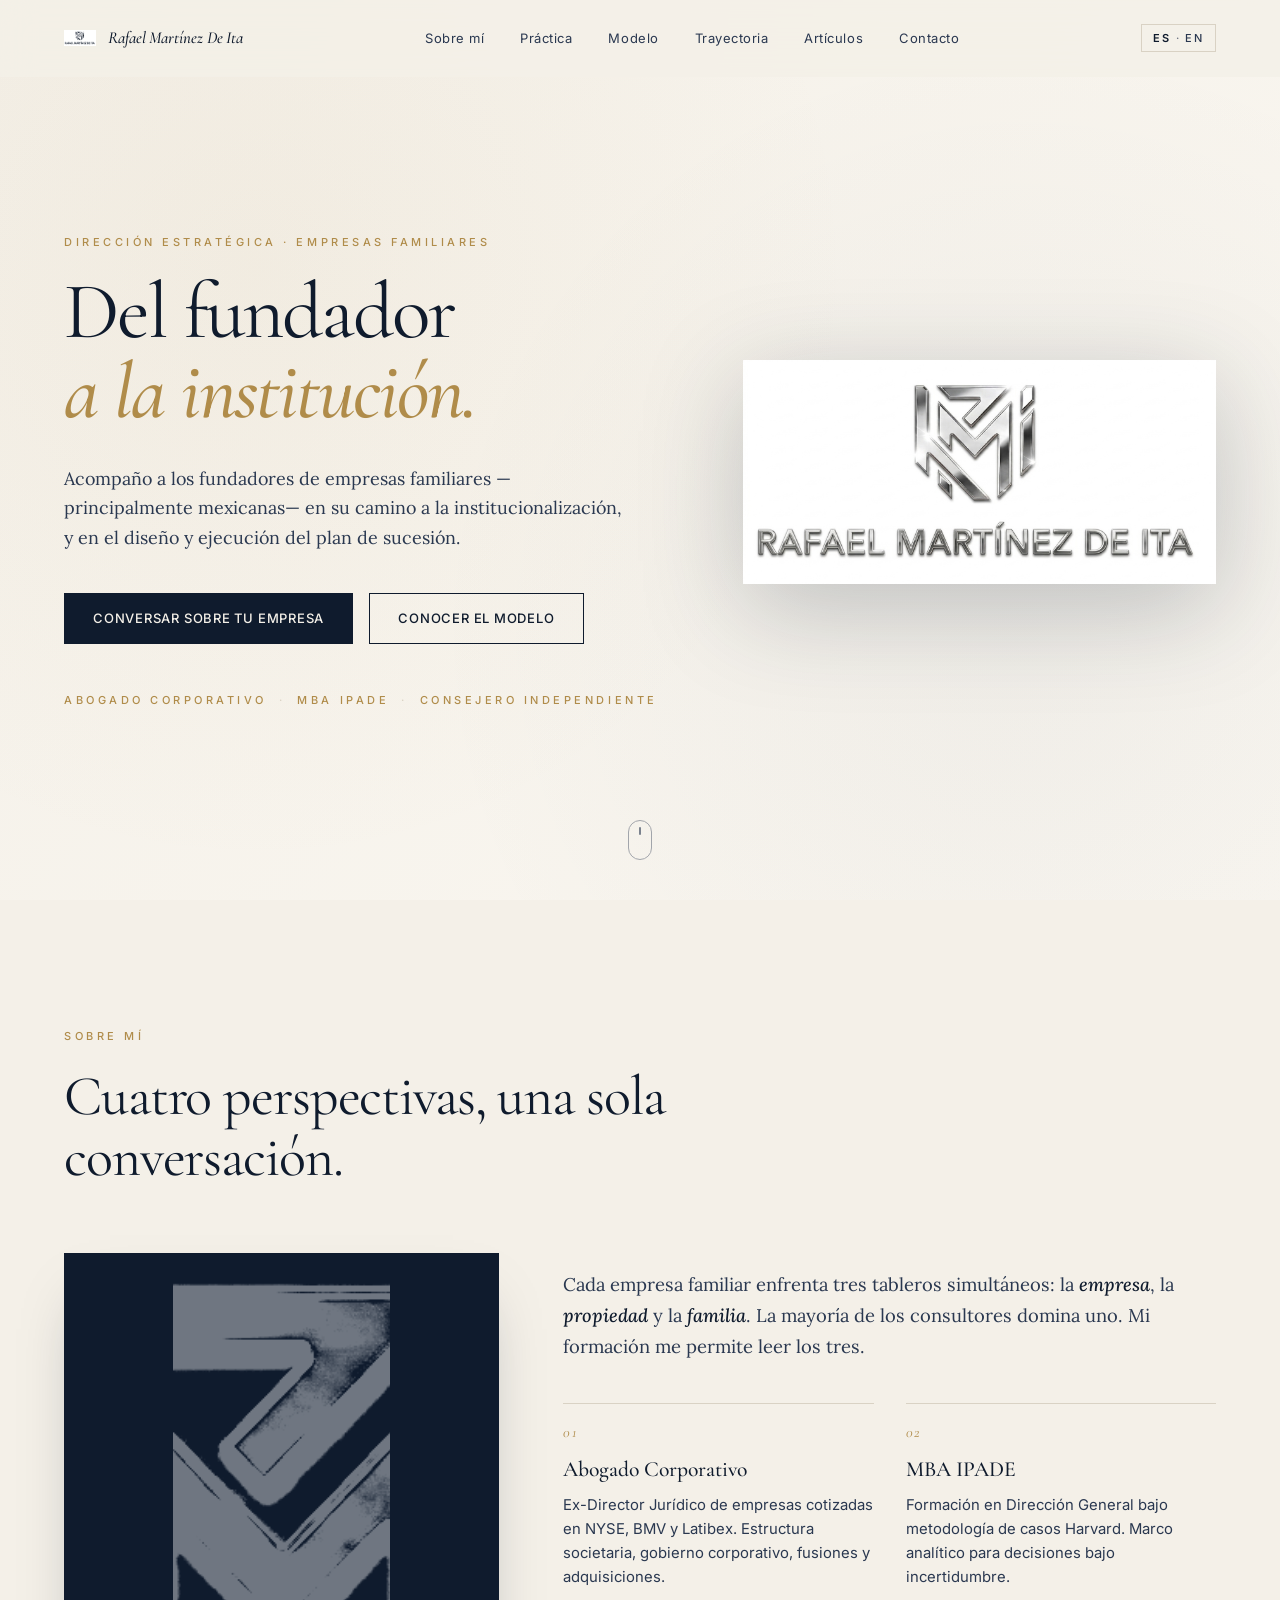
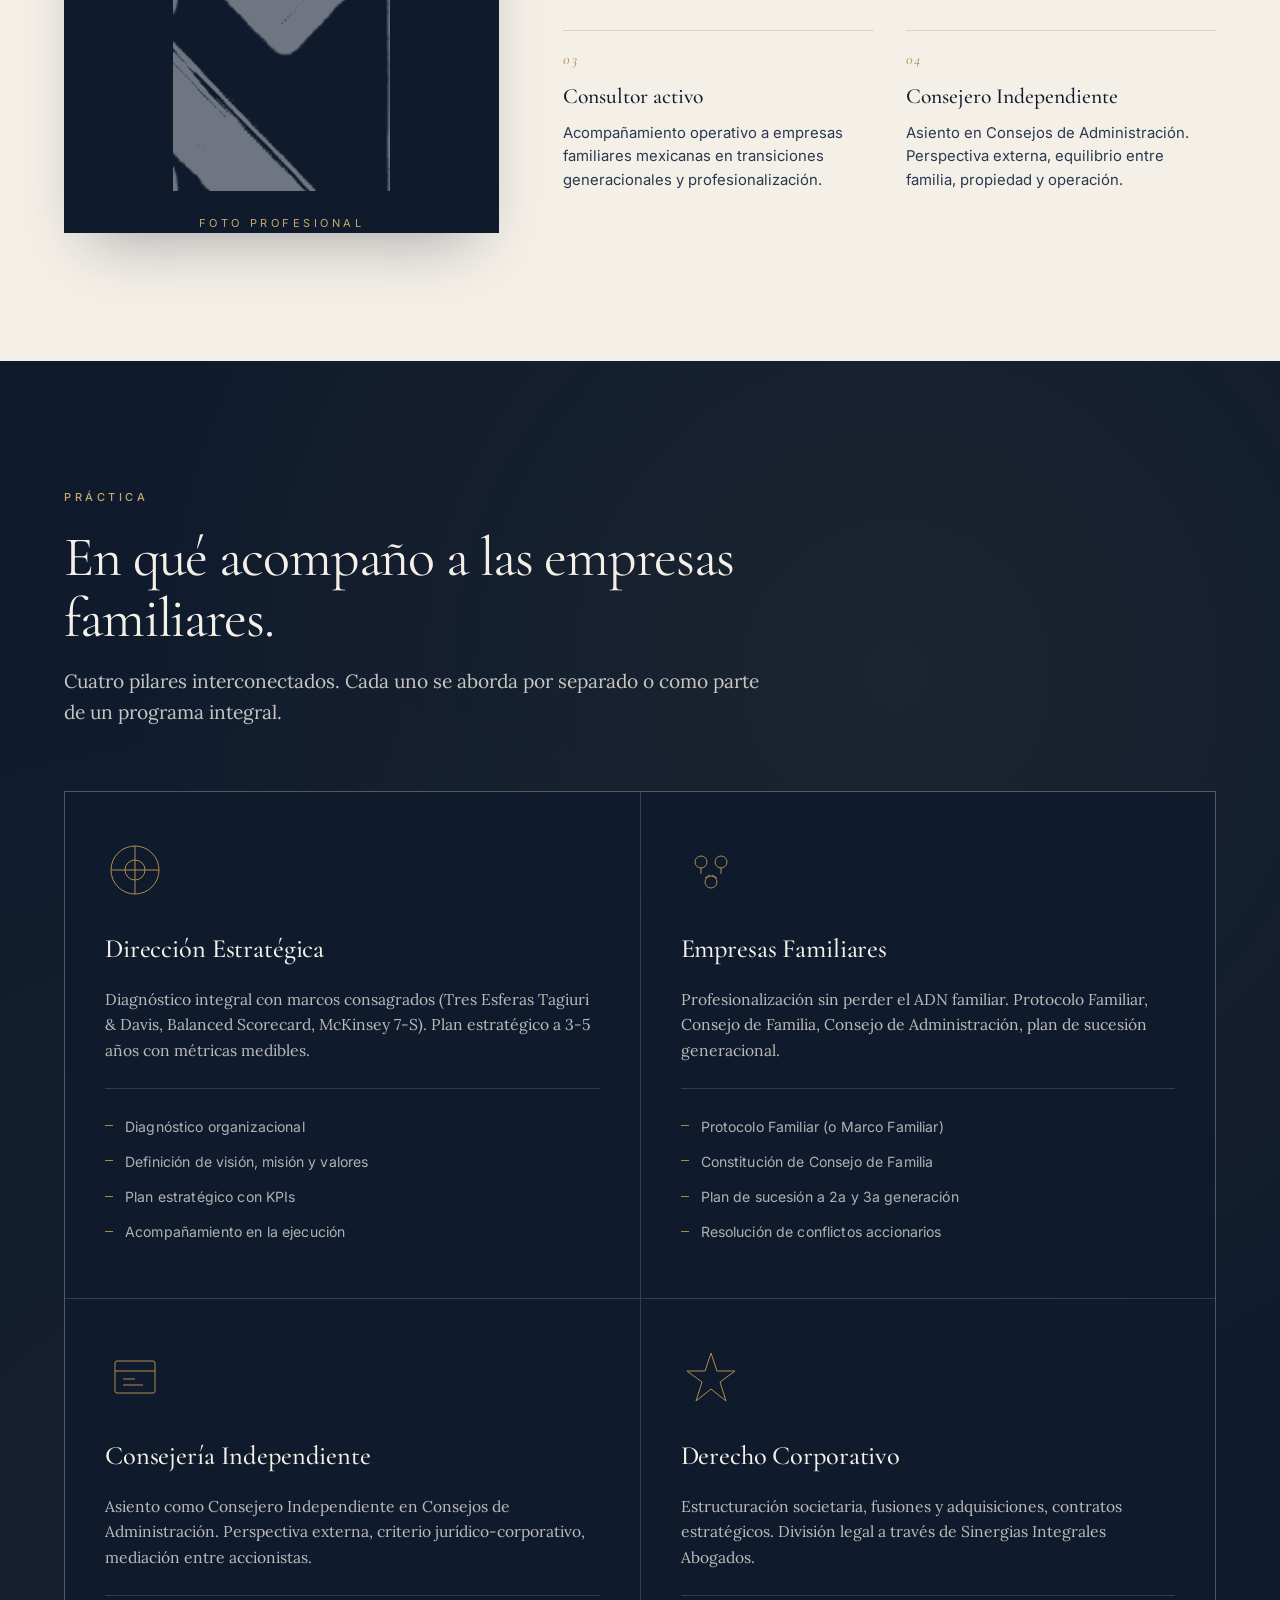
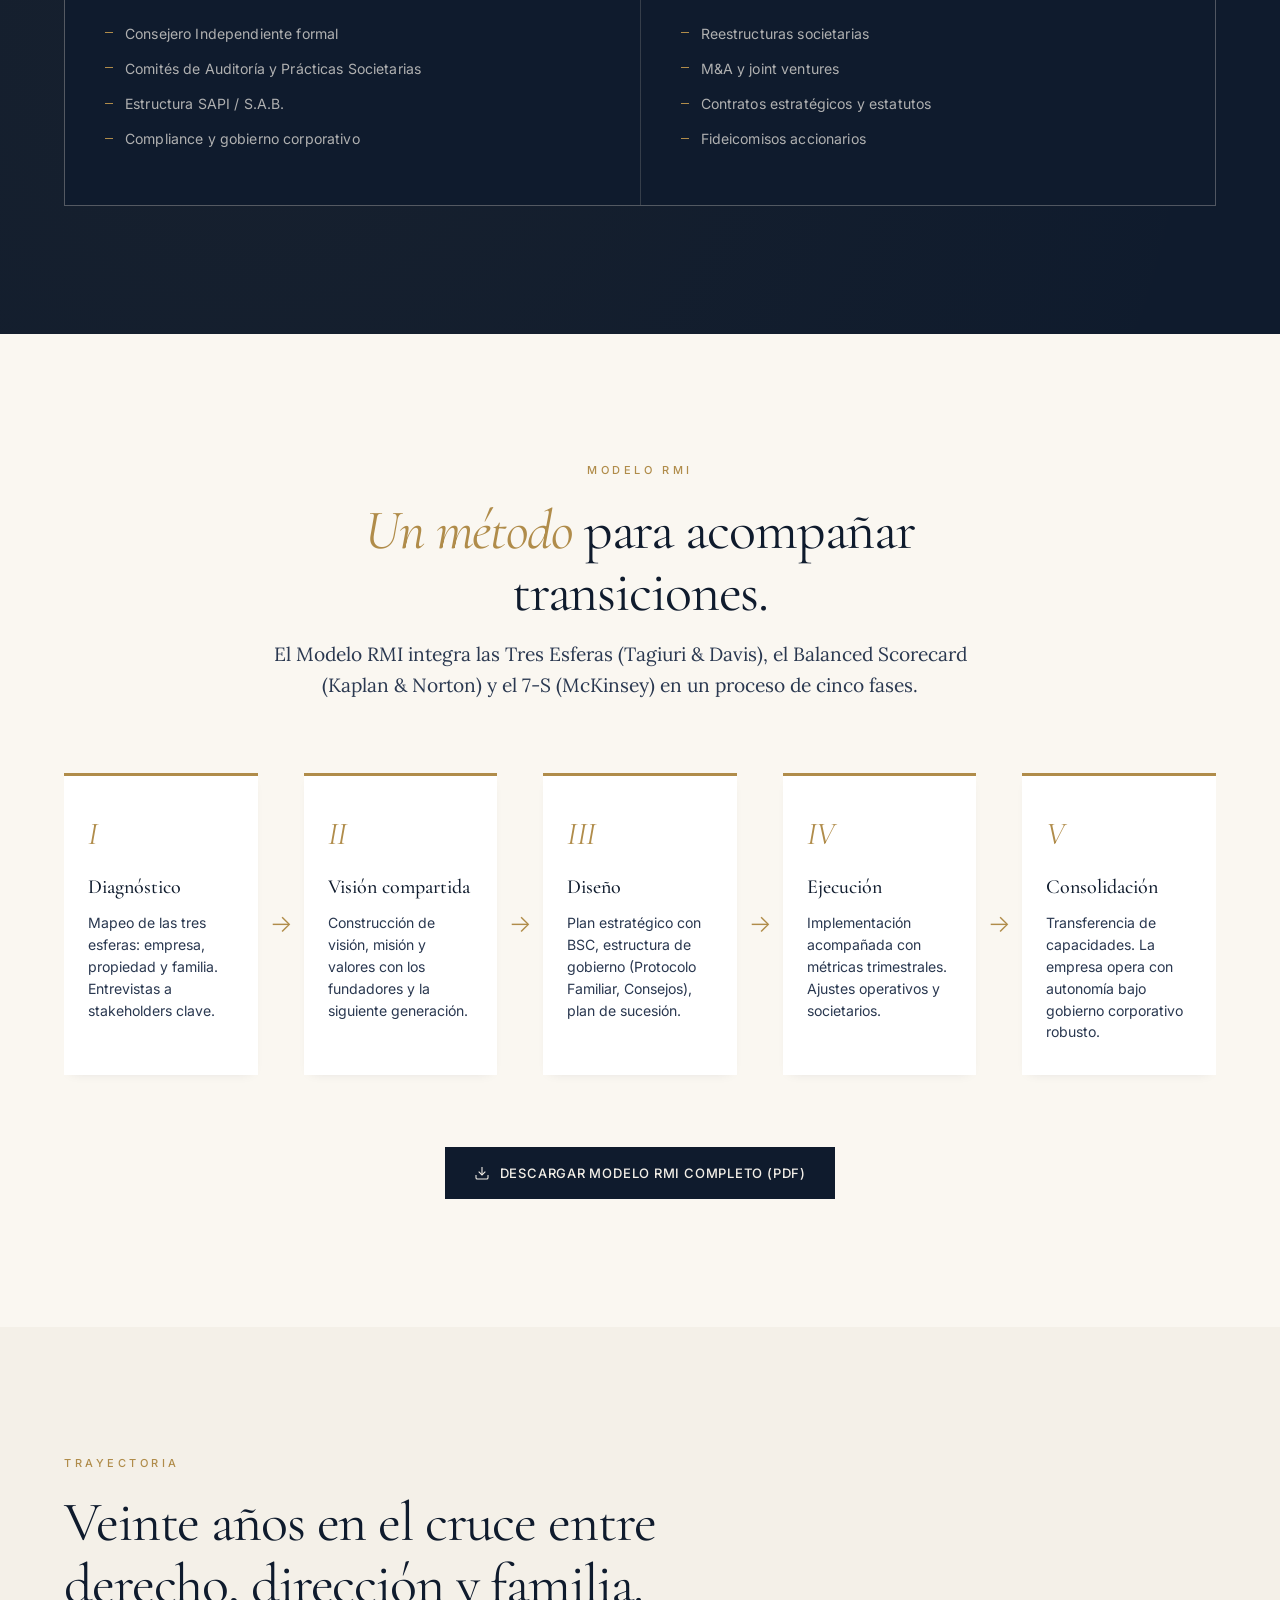
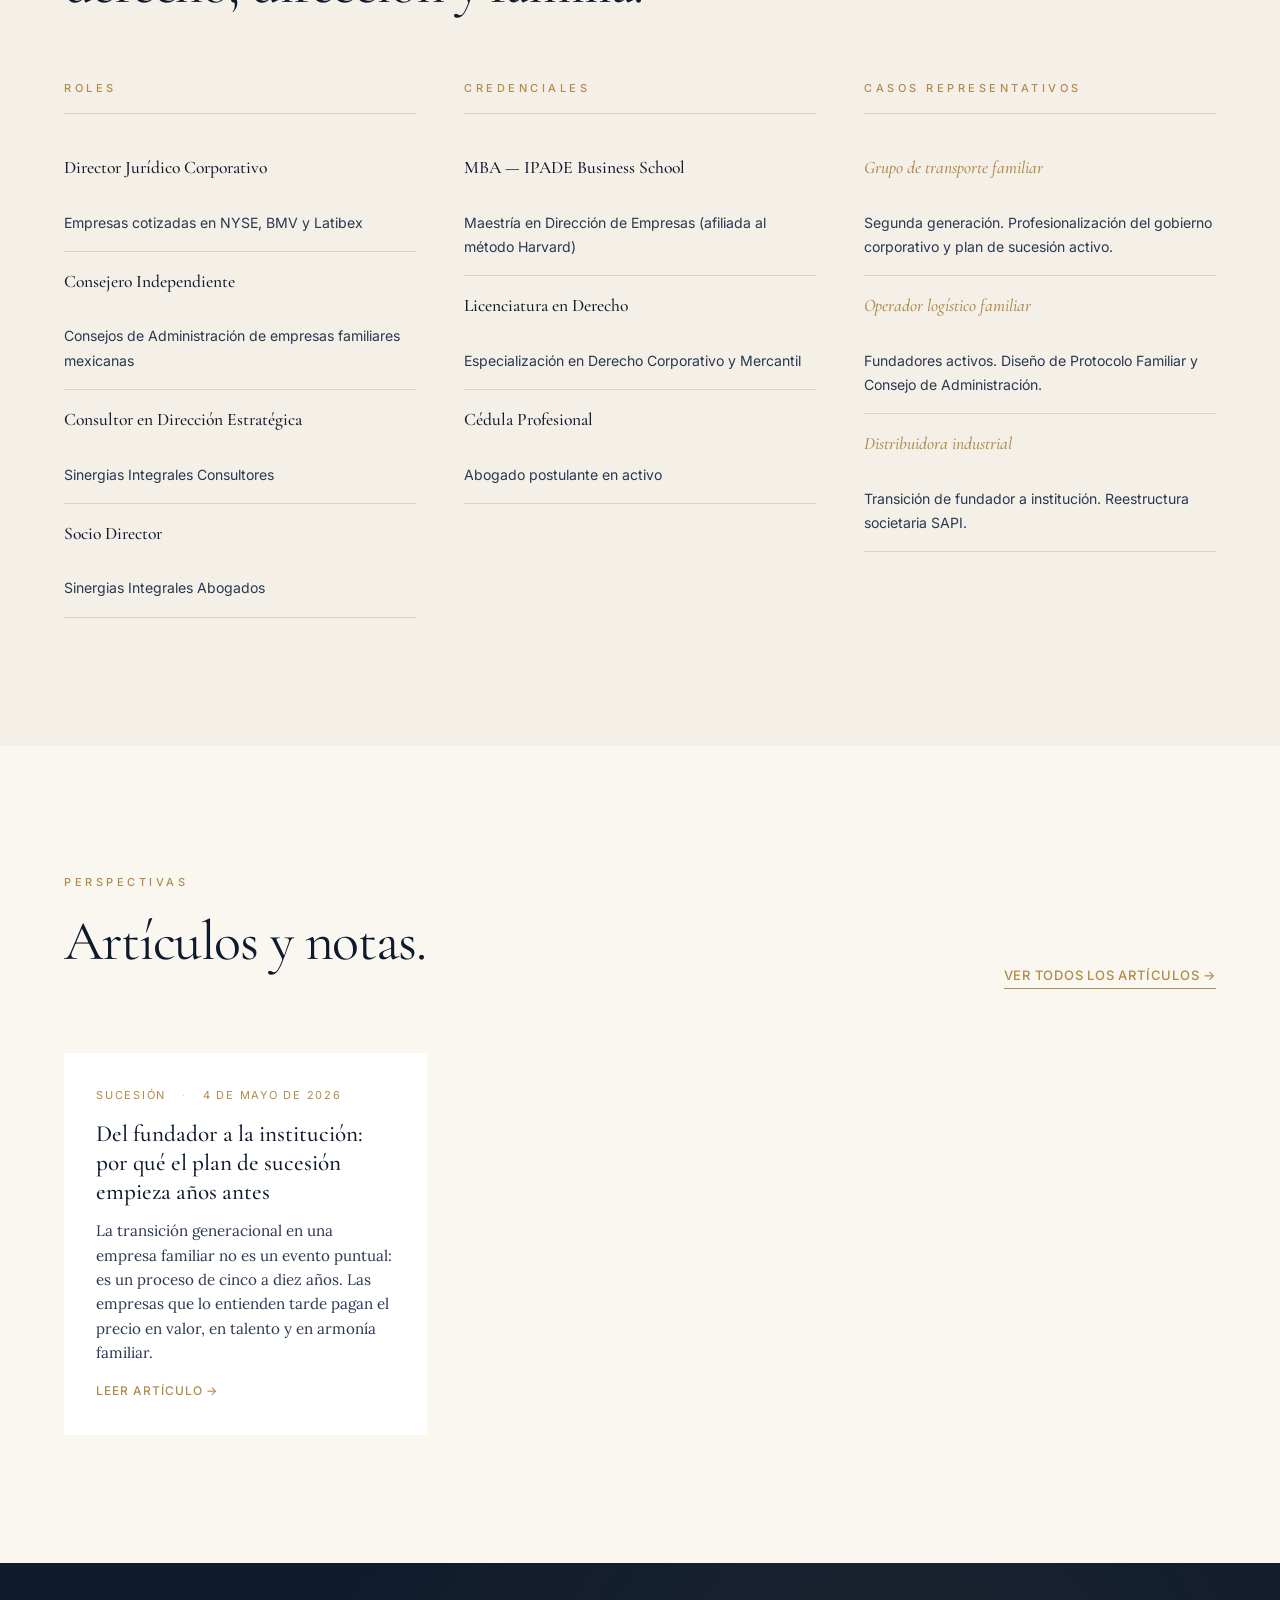
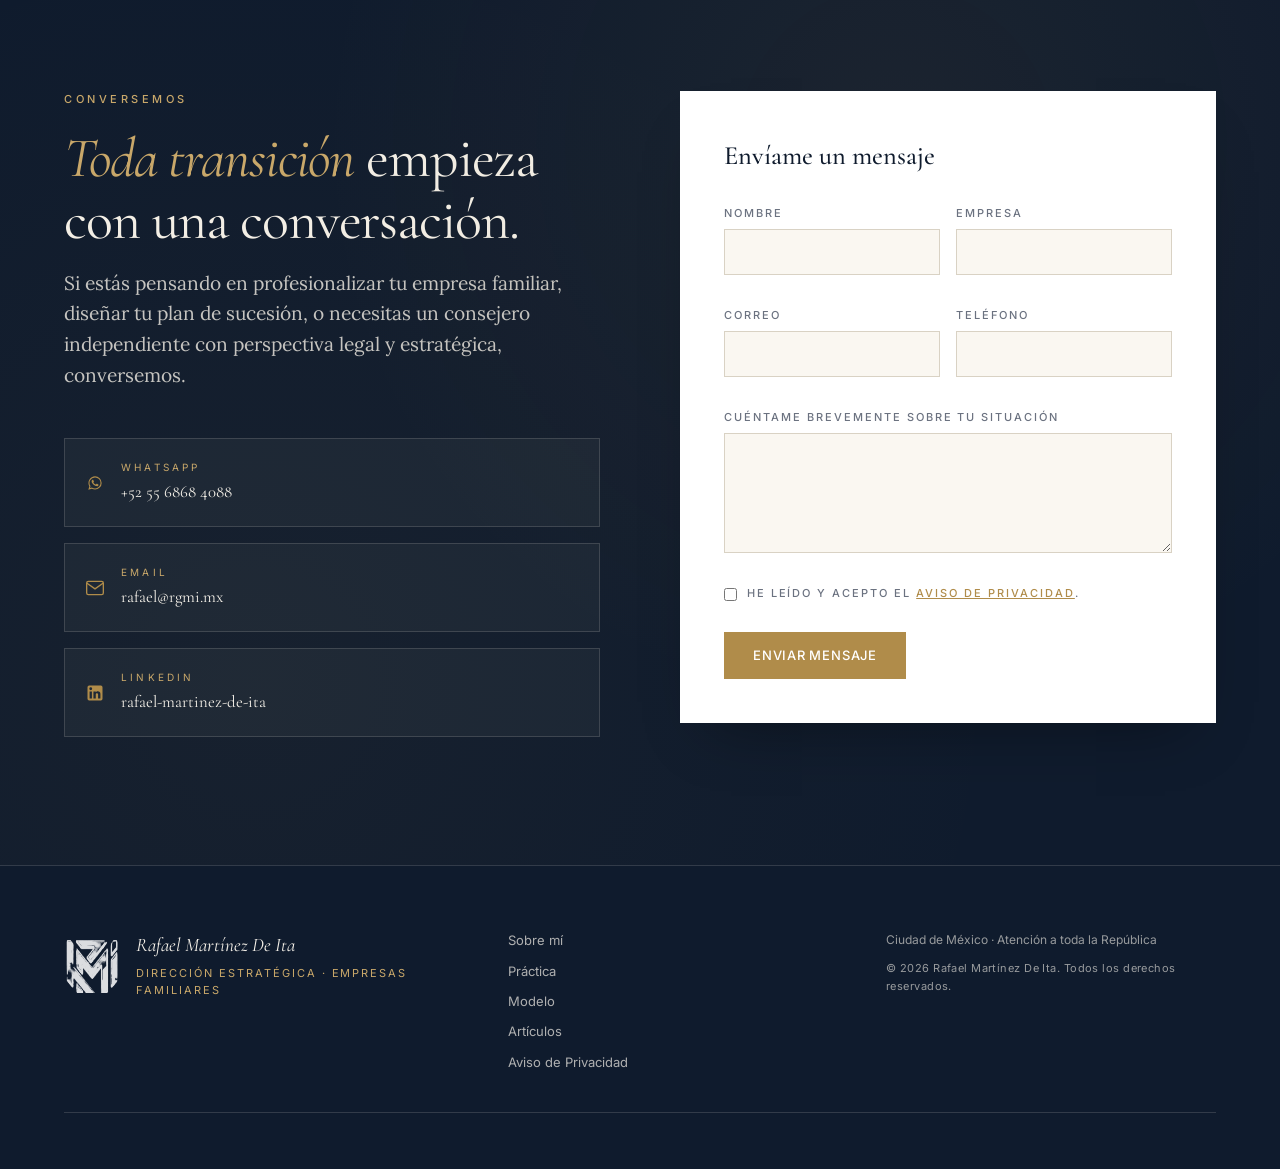
==== index.html @ 8acd3e4f "Add files via upload" ====
<!DOCTYPE html>
<html lang="es">
<head>
<meta charset="UTF-8" />
<meta name="viewport" content="width=device-width, initial-scale=1.0" />
<meta name="theme-color" content="#0F1B2D" />
<title>Rafael Martínez De Ita — Dirección Estratégica · Empresas Familiares</title>
<meta name="description" data-i18n="meta.description" content="Acompaño a fundadores de empresas familiares mexicanas en su camino a la institucionalización y en el diseño y ejecución del plan de sucesión." />
<meta name="author" content="Rafael Martínez De Ita" />

<!-- Open Graph -->
<meta property="og:title" content="Rafael Martínez De Ita" />
<meta property="og:description" content="Dirección Estratégica · Empresas Familiares · Consejería Independiente · Derecho Corporativo" />
<meta property="og:image" content="https://rgmi.mx/assets/og-image.jpg" />
<meta property="og:url" content="https://rgmi.mx" />
<meta property="og:type" content="website" />
<meta property="og:locale" content="es_MX" />

<link rel="icon" type="image/png" href="assets/escudo-marino.png" />
<link rel="apple-touch-icon" href="assets/escudo-marino.png" />

<!-- Fonts -->
<link rel="preconnect" href="https://fonts.googleapis.com">
<link rel="preconnect" href="https://fonts.gstatic.com" crossorigin>
<link href="https://fonts.googleapis.com/css2?family=Cormorant+Garamond:ital,wght@0,400;0,500;0,600;1,400;1,500&family=Inter:wght@300;400;500;600&family=Lora:ital,wght@0,400;0,500;1,400&display=swap" rel="stylesheet">

<link rel="stylesheet" href="css/style.css" />
</head>
<body>

<!-- ═════════════════════ NAV ═════════════════════ -->
<nav class="nav" id="nav">
  <div class="nav-inner container">
    <a href="#hero" class="nav-brand">
      <img src="assets/escudo-marino.png" alt="RMI" class="nav-logo" />
      <span class="nav-name">Rafael Martínez De Ita</span>
    </a>
    <ul class="nav-links" id="navLinks">
      <li><a href="#sobre" data-i18n="nav.about">Sobre mí</a></li>
      <li><a href="#practica" data-i18n="nav.practice">Práctica</a></li>
      <li><a href="#modelo" data-i18n="nav.method">Modelo</a></li>
      <li><a href="#trayectoria" data-i18n="nav.path">Trayectoria</a></li>
      <li><a href="#articulos" data-i18n="nav.articles">Artículos</a></li>
      <li><a href="#contacto" data-i18n="nav.contact">Contacto</a></li>
    </ul>
    <div class="nav-actions">
      <button class="lang-toggle" id="langToggle" aria-label="Cambiar idioma">
        <span class="lang-current">ES</span>
        <span class="lang-divider">·</span>
        <span class="lang-other">EN</span>
      </button>
      <button class="nav-burger" id="navBurger" aria-label="Menú">
        <span></span><span></span><span></span>
      </button>
    </div>
  </div>
</nav>

<!-- ═════════════════════ HERO ═════════════════════ -->
<section class="hero" id="hero">
  <div class="hero-bg-grain"></div>
  <div class="container hero-grid">
    <div class="hero-text">
      <div class="eyebrow" data-i18n="hero.eyebrow">DIRECCIÓN ESTRATÉGICA · EMPRESAS FAMILIARES</div>
      <h1 class="hero-title">
        <span data-i18n="hero.title.1">Del fundador</span><br/>
        <em data-i18n="hero.title.2">a la institución.</em>
      </h1>
      <p class="hero-lead" data-i18n="hero.lead">
        Acompaño a los fundadores de empresas familiares —principalmente mexicanas— en su camino a la institucionalización, y en el diseño y ejecución del plan de sucesión.
      </p>
      <div class="hero-cta">
        <a href="#contacto" class="btn btn-primary" data-i18n="hero.cta.primary">Conversar sobre tu empresa</a>
        <a href="#modelo" class="btn btn-secondary" data-i18n="hero.cta.secondary">Conocer el modelo</a>
      </div>
      <div class="hero-credentials">
        <span data-i18n="hero.cred.1">Abogado Corporativo</span>
        <span class="dot">·</span>
        <span data-i18n="hero.cred.2">MBA IPADE</span>
        <span class="dot">·</span>
        <span data-i18n="hero.cred.3">Consejero Independiente</span>
      </div>
    </div>
    <div class="hero-visual">
      <div class="hero-logo-full">
        <img src="assets/logo-completo-marino.png" alt="Rafael Martínez De Ita" />
      </div>
    </div>
  </div>
  <a href="#sobre" class="hero-scroll" aria-label="Scroll">
    <span></span>
  </a>
</section>

<!-- ═════════════════════ SOBRE MÍ ═════════════════════ -->
<section class="section section-bone" id="sobre">
  <div class="container">
    <div class="section-head">
      <div class="eyebrow" data-i18n="about.eyebrow">SOBRE MÍ</div>
      <h2 class="section-title" data-i18n="about.title">Cuatro perspectivas, una sola conversación.</h2>
    </div>

    <div class="about-grid">
      <div class="about-photo">
        <img src="assets/rafael-foto.jpg" alt="Rafael Martínez De Ita" id="rafaelPhoto" onerror="this.style.display='none';this.parentElement.querySelector('.photo-placeholder').style.display='flex';" />
        <div class="photo-placeholder">
          <img src="assets/monograma-marino.png" alt="" />
          <span>Foto profesional</span>
        </div>
      </div>
      <div class="about-content">
        <p class="lead-text" data-i18n="about.intro">
          Cada empresa familiar enfrenta tres tableros simultáneos: la <strong>empresa</strong>, la <strong>propiedad</strong> y la <strong>familia</strong>. La mayoría de los consultores domina uno. Mi formación me permite leer los tres.
        </p>

        <div class="four-perspectives">
          <div class="persp">
            <div class="persp-num">01</div>
            <h3 data-i18n="about.p1.title">Abogado Corporativo</h3>
            <p data-i18n="about.p1.body">Ex-Director Jurídico de empresas cotizadas en NYSE, BMV y Latibex. Estructura societaria, gobierno corporativo, fusiones y adquisiciones.</p>
          </div>
          <div class="persp">
            <div class="persp-num">02</div>
            <h3 data-i18n="about.p2.title">MBA IPADE</h3>
            <p data-i18n="about.p2.body">Formación en Dirección General bajo metodología de casos Harvard. Marco analítico para decisiones bajo incertidumbre.</p>
          </div>
          <div class="persp">
            <div class="persp-num">03</div>
            <h3 data-i18n="about.p3.title">Consultor activo</h3>
            <p data-i18n="about.p3.body">Acompañamiento operativo a empresas familiares mexicanas en transiciones generacionales y profesionalización.</p>
          </div>
          <div class="persp">
            <div class="persp-num">04</div>
            <h3 data-i18n="about.p4.title">Consejero Independiente</h3>
            <p data-i18n="about.p4.body">Asiento en Consejos de Administración. Perspectiva externa, equilibrio entre familia, propiedad y operación.</p>
          </div>
        </div>
      </div>
    </div>
  </div>
</section>

<!-- ═════════════════════ PRÁCTICA ═════════════════════ -->
<section class="section section-ink" id="practica">
  <div class="container">
    <div class="section-head">
      <div class="eyebrow eyebrow-light" data-i18n="practice.eyebrow">PRÁCTICA</div>
      <h2 class="section-title section-title-light" data-i18n="practice.title">En qué acompaño a las empresas familiares.</h2>
      <p class="section-lead section-lead-light" data-i18n="practice.lead">Cuatro pilares interconectados. Cada uno se aborda por separado o como parte de un programa integral.</p>
    </div>

    <div class="pillars">
      <article class="pillar">
        <div class="pillar-icon">
          <svg viewBox="0 0 60 60" fill="none" stroke="currentColor" stroke-width="1"><circle cx="30" cy="30" r="24"/><path d="M30 6v48M6 30h48"/><circle cx="30" cy="30" r="10"/></svg>
        </div>
        <h3 data-i18n="pillar.1.title">Dirección Estratégica</h3>
        <p data-i18n="pillar.1.body">Diagnóstico integral con marcos consagrados (Tres Esferas Tagiuri & Davis, Balanced Scorecard, McKinsey 7-S). Plan estratégico a 3-5 años con métricas medibles.</p>
        <ul data-i18n-list="pillar.1.list">
          <li>Diagnóstico organizacional</li>
          <li>Definición de visión, misión y valores</li>
          <li>Plan estratégico con KPIs</li>
          <li>Acompañamiento en la ejecución</li>
        </ul>
      </article>

      <article class="pillar">
        <div class="pillar-icon">
          <svg viewBox="0 0 60 60" fill="none" stroke="currentColor" stroke-width="1"><circle cx="20" cy="22" r="6"/><circle cx="40" cy="22" r="6"/><circle cx="30" cy="42" r="6"/><path d="M20 28v6M40 28v6M24 38l5-3M36 38l-5-3"/></svg>
        </div>
        <h3 data-i18n="pillar.2.title">Empresas Familiares</h3>
        <p data-i18n="pillar.2.body">Profesionalización sin perder el ADN familiar. Protocolo Familiar, Consejo de Familia, Consejo de Administración, plan de sucesión generacional.</p>
        <ul data-i18n-list="pillar.2.list">
          <li>Protocolo Familiar (o Marco Familiar)</li>
          <li>Constitución de Consejo de Familia</li>
          <li>Plan de sucesión a 2a y 3a generación</li>
          <li>Resolución de conflictos accionarios</li>
        </ul>
      </article>

      <article class="pillar">
        <div class="pillar-icon">
          <svg viewBox="0 0 60 60" fill="none" stroke="currentColor" stroke-width="1"><rect x="10" y="14" width="40" height="32" rx="2"/><path d="M10 24h40M18 32h12M18 38h20"/></svg>
        </div>
        <h3 data-i18n="pillar.3.title">Consejería Independiente</h3>
        <p data-i18n="pillar.3.body">Asiento como Consejero Independiente en Consejos de Administración. Perspectiva externa, criterio jurídico-corporativo, mediación entre accionistas.</p>
        <ul data-i18n-list="pillar.3.list">
          <li>Consejero Independiente formal</li>
          <li>Comités de Auditoría y Prácticas Societarias</li>
          <li>Estructura SAPI / S.A.B.</li>
          <li>Compliance y gobierno corporativo</li>
        </ul>
      </article>

      <article class="pillar">
        <div class="pillar-icon">
          <svg viewBox="0 0 60 60" fill="none" stroke="currentColor" stroke-width="1"><path d="M30 6l6 18h18l-15 11 6 19-15-12-15 12 6-19-15-11h18z"/></svg>
        </div>
        <h3 data-i18n="pillar.4.title">Derecho Corporativo</h3>
        <p data-i18n="pillar.4.body">Estructuración societaria, fusiones y adquisiciones, contratos estratégicos. División legal a través de Sinergias Integrales Abogados.</p>
        <ul data-i18n-list="pillar.4.list">
          <li>Reestructuras societarias</li>
          <li>M&amp;A y joint ventures</li>
          <li>Contratos estratégicos y estatutos</li>
          <li>Fideicomisos accionarios</li>
        </ul>
      </article>
    </div>
  </div>
</section>

<!-- ═════════════════════ MODELO RMI ═════════════════════ -->
<section class="section section-bone-soft" id="modelo">
  <div class="container">
    <div class="section-head section-head-center">
      <div class="eyebrow" data-i18n="model.eyebrow">MODELO RMI</div>
      <h2 class="section-title" data-i18n="model.title"><em>Un método</em> para acompañar transiciones.</h2>
      <p class="section-lead" data-i18n="model.lead">El Modelo RMI integra las Tres Esferas (Tagiuri &amp; Davis), el Balanced Scorecard (Kaplan &amp; Norton) y el 7-S (McKinsey) en un proceso de cinco fases.</p>
    </div>

    <div class="model-phases">
      <div class="phase">
        <div class="phase-num">I</div>
        <h4 data-i18n="model.p1.title">Diagnóstico</h4>
        <p data-i18n="model.p1.body">Mapeo de las tres esferas: empresa, propiedad y familia. Entrevistas a stakeholders clave.</p>
      </div>
      <div class="phase-arrow">→</div>
      <div class="phase">
        <div class="phase-num">II</div>
        <h4 data-i18n="model.p2.title">Visión compartida</h4>
        <p data-i18n="model.p2.body">Construcción de visión, misión y valores con los fundadores y la siguiente generación.</p>
      </div>
      <div class="phase-arrow">→</div>
      <div class="phase">
        <div class="phase-num">III</div>
        <h4 data-i18n="model.p3.title">Diseño</h4>
        <p data-i18n="model.p3.body">Plan estratégico con BSC, estructura de gobierno (Protocolo Familiar, Consejos), plan de sucesión.</p>
      </div>
      <div class="phase-arrow">→</div>
      <div class="phase">
        <div class="phase-num">IV</div>
        <h4 data-i18n="model.p4.title">Ejecución</h4>
        <p data-i18n="model.p4.body">Implementación acompañada con métricas trimestrales. Ajustes operativos y societarios.</p>
      </div>
      <div class="phase-arrow">→</div>
      <div class="phase">
        <div class="phase-num">V</div>
        <h4 data-i18n="model.p5.title">Consolidación</h4>
        <p data-i18n="model.p5.body">Transferencia de capacidades. La empresa opera con autonomía bajo gobierno corporativo robusto.</p>
      </div>
    </div>

    <div class="model-cta">
      <a href="assets/modelo-rmi.pdf" class="btn btn-primary" download>
        <svg width="16" height="16" viewBox="0 0 24 24" fill="none" stroke="currentColor" stroke-width="1.6"><path d="M21 15v4a2 2 0 0 1-2 2H5a2 2 0 0 1-2-2v-4"/><polyline points="7 10 12 15 17 10"/><line x1="12" y1="15" x2="12" y2="3"/></svg>
        <span data-i18n="model.download">Descargar Modelo RMI completo (PDF)</span>
      </a>
    </div>
  </div>
</section>

<!-- ═════════════════════ TRAYECTORIA ═════════════════════ -->
<section class="section section-bone" id="trayectoria">
  <div class="container">
    <div class="section-head">
      <div class="eyebrow" data-i18n="path.eyebrow">TRAYECTORIA</div>
      <h2 class="section-title" data-i18n="path.title">Veinte años en el cruce entre derecho, dirección y familia.</h2>
    </div>

    <div class="path-grid">
      <div class="path-col">
        <h3 class="path-h" data-i18n="path.role.title">Roles</h3>
        <ul class="path-list">
          <li><strong data-i18n="path.role.1.t">Director Jurídico Corporativo</strong><br/><span data-i18n="path.role.1.s">Empresas cotizadas en NYSE, BMV y Latibex</span></li>
          <li><strong data-i18n="path.role.2.t">Consejero Independiente</strong><br/><span data-i18n="path.role.2.s">Consejos de Administración de empresas familiares mexicanas</span></li>
          <li><strong data-i18n="path.role.3.t">Consultor en Dirección Estratégica</strong><br/><span data-i18n="path.role.3.s">Sinergias Integrales Consultores</span></li>
          <li><strong data-i18n="path.role.4.t">Socio Director</strong><br/><span data-i18n="path.role.4.s">Sinergias Integrales Abogados</span></li>
        </ul>
      </div>
      <div class="path-col">
        <h3 class="path-h" data-i18n="path.cred.title">Credenciales</h3>
        <ul class="path-list">
          <li><strong>MBA — IPADE Business School</strong><br/><span data-i18n="path.cred.1">Maestría en Dirección de Empresas (afiliada al método Harvard)</span></li>
          <li><strong data-i18n="path.cred.2.t">Licenciatura en Derecho</strong><br/><span data-i18n="path.cred.2.s">Especialización en Derecho Corporativo y Mercantil</span></li>
          <li><strong data-i18n="path.cred.3.t">Cédula Profesional</strong><br/><span data-i18n="path.cred.3.s">Abogado postulante en activo</span></li>
        </ul>
      </div>
      <div class="path-col">
        <h3 class="path-h" data-i18n="path.cases.title">Casos representativos</h3>
        <ul class="path-list path-cases">
          <li>
            <strong data-i18n="path.case.1.t">Grupo de transporte familiar</strong><br/>
            <span data-i18n="path.case.1.s">Segunda generación. Profesionalización del gobierno corporativo y plan de sucesión activo.</span>
          </li>
          <li>
            <strong data-i18n="path.case.2.t">Operador logístico familiar</strong><br/>
            <span data-i18n="path.case.2.s">Fundadores activos. Diseño de Protocolo Familiar y Consejo de Administración.</span>
          </li>
          <li>
            <strong data-i18n="path.case.3.t">Distribuidora industrial</strong><br/>
            <span data-i18n="path.case.3.s">Transición de fundador a institución. Reestructura societaria SAPI.</span>
          </li>
        </ul>
      </div>
    </div>
  </div>
</section>

<!-- ═════════════════════ ARTÍCULOS ═════════════════════ -->
<section class="section section-bone-soft" id="articulos">
  <div class="container">
    <div class="section-head section-head-row">
      <div>
        <div class="eyebrow" data-i18n="articles.eyebrow">PERSPECTIVAS</div>
        <h2 class="section-title" data-i18n="articles.title">Artículos y notas.</h2>
      </div>
      <a href="articulos.html" class="link-arrow" data-i18n="articles.all">Ver todos los artículos →</a>
    </div>

    <div class="articles-preview" id="articlesPreview">
      <!-- Llenado por JS desde manifest.json -->
      <div class="articles-loading" data-i18n="articles.loading">Cargando artículos…</div>
    </div>
  </div>
</section>

<!-- ═════════════════════ CONTACTO ═════════════════════ -->
<section class="section section-ink" id="contacto">
  <div class="container">
    <div class="contact-grid">
      <div class="contact-text">
        <div class="eyebrow eyebrow-light" data-i18n="contact.eyebrow">CONVERSEMOS</div>
        <h2 class="section-title section-title-light" data-i18n="contact.title"><em>Toda transición</em> empieza con una conversación.</h2>
        <p class="section-lead section-lead-light" data-i18n="contact.lead">
          Si estás pensando en profesionalizar tu empresa familiar, diseñar tu plan de sucesión, o necesitas un consejero independiente con perspectiva legal y estratégica, conversemos.
        </p>

        <div class="contact-channels">
          <a href="https://wa.me/525568684088" class="contact-channel" target="_blank" rel="noopener">
            <svg width="20" height="20" viewBox="0 0 24 24" fill="currentColor"><path d="M17.6 6.32A7.85 7.85 0 0 0 12.05 4a7.94 7.94 0 0 0-6.88 11.89L4 20l4.22-1.11a7.93 7.93 0 0 0 3.83.97h.01a7.94 7.94 0 0 0 7.94-7.93 7.88 7.88 0 0 0-2.4-5.61zm-5.55 12.21h-.01a6.6 6.6 0 0 1-3.36-.92l-.24-.14-2.5.66.67-2.44-.16-.25a6.59 6.59 0 0 1 5.6-10.09 6.55 6.55 0 0 1 4.66 1.93 6.55 6.55 0 0 1 1.93 4.66 6.6 6.6 0 0 1-6.59 6.59zm3.62-4.94c-.2-.1-1.18-.58-1.36-.65-.18-.07-.32-.1-.45.1-.13.2-.51.65-.63.78-.12.13-.23.15-.43.05-.2-.1-.85-.31-1.61-1-.6-.53-1-1.18-1.12-1.38-.12-.2-.01-.31.09-.41.09-.09.2-.23.3-.35.1-.12.13-.2.2-.33.07-.13.03-.25-.02-.35-.05-.1-.45-1.08-.61-1.48-.16-.39-.33-.34-.45-.34-.12 0-.25-.02-.39-.02-.13 0-.35.05-.54.25-.18.2-.71.69-.71 1.69 0 1 .73 1.96.83 2.09.1.13 1.43 2.18 3.46 3.06.48.2.86.33 1.16.43.49.16.93.13 1.28.08.39-.06 1.18-.48 1.35-.95.17-.47.17-.87.12-.95-.05-.08-.18-.13-.38-.23z"/></svg>
            <div>
              <div class="contact-channel-label">WhatsApp</div>
              <div class="contact-channel-value">+52 55 6868 4088</div>
            </div>
          </a>
          <a href="mailto:rafael@rgmi.mx" class="contact-channel">
            <svg width="20" height="20" viewBox="0 0 24 24" fill="none" stroke="currentColor" stroke-width="1.6"><path d="M4 4h16c1.1 0 2 .9 2 2v12c0 1.1-.9 2-2 2H4c-1.1 0-2-.9-2-2V6c0-1.1.9-2 2-2z"/><polyline points="22,6 12,13 2,6"/></svg>
            <div>
              <div class="contact-channel-label">Email</div>
              <div class="contact-channel-value">rafael@rgmi.mx</div>
            </div>
          </a>
          <a href="https://www.linkedin.com/in/rafael-martinez-de-ita-7b665212" class="contact-channel" target="_blank" rel="noopener">
            <svg width="20" height="20" viewBox="0 0 24 24" fill="currentColor"><path d="M19 3a2 2 0 0 1 2 2v14a2 2 0 0 1-2 2H5a2 2 0 0 1-2-2V5a2 2 0 0 1 2-2h14m-.5 15.5v-5.3a3.26 3.26 0 0 0-3.26-3.26c-.85 0-1.84.52-2.32 1.3v-1.11h-2.79v8.37h2.79v-4.93c0-.77.62-1.4 1.39-1.4a1.4 1.4 0 0 1 1.4 1.4v4.93h2.79M6.88 8.56a1.68 1.68 0 0 0 1.68-1.68c0-.93-.75-1.69-1.68-1.69a1.69 1.69 0 0 0-1.69 1.69c0 .93.76 1.68 1.69 1.68m1.39 9.94v-8.37H5.5v8.37h2.77z"/></svg>
            <div>
              <div class="contact-channel-label">LinkedIn</div>
              <div class="contact-channel-value">rafael-martinez-de-ita</div>
            </div>
          </a>
        </div>
      </div>

      <div class="contact-form-wrap">
        <form class="contact-form" id="contactForm" action="https://api.web3forms.com/submit" method="POST">
          <!-- Web3Forms: reemplazar YOUR_ACCESS_KEY al desplegar -->
          <input type="hidden" name="access_key" value="REEMPLAZAR_CON_TU_ACCESS_KEY_DE_WEB3FORMS" />
          <input type="hidden" name="from_name" value="rgmi.mx" />
          <input type="hidden" name="subject" value="Nuevo mensaje desde rgmi.mx" />
          <input type="checkbox" name="botcheck" style="display:none" />

          <h3 class="form-title" data-i18n="contact.form.title">Envíame un mensaje</h3>

          <div class="form-row">
            <label>
              <span data-i18n="contact.form.name">Nombre</span>
              <input type="text" name="name" required />
            </label>
            <label>
              <span data-i18n="contact.form.company">Empresa</span>
              <input type="text" name="company" />
            </label>
          </div>
          <div class="form-row">
            <label>
              <span data-i18n="contact.form.email">Correo</span>
              <input type="email" name="email" required />
            </label>
            <label>
              <span data-i18n="contact.form.phone">Teléfono</span>
              <input type="tel" name="phone" />
            </label>
          </div>
          <label class="form-full">
            <span data-i18n="contact.form.message">Cuéntame brevemente sobre tu situación</span>
            <textarea name="message" rows="5" required></textarea>
          </label>
          <label class="form-checkbox">
            <input type="checkbox" required />
            <span data-i18n="contact.form.consent">He leído y acepto el <a href="aviso-privacidad.html" target="_blank">Aviso de Privacidad</a>.</span>
          </label>
          <button type="submit" class="btn btn-gold">
            <span data-i18n="contact.form.submit">Enviar mensaje</span>
          </button>
          <div class="form-status" id="formStatus"></div>
        </form>
      </div>
    </div>
  </div>
</section>

<!-- ═════════════════════ FOOTER ═════════════════════ -->
<footer class="footer">
  <div class="container">
    <div class="footer-grid">
      <div class="footer-brand">
        <img src="assets/monograma-marino.png" alt="RMI" class="footer-logo" />
        <div>
          <div class="footer-name">Rafael Martínez De Ita</div>
          <div class="footer-tag" data-i18n="footer.tag">Dirección Estratégica · Empresas Familiares</div>
        </div>
      </div>
      <div class="footer-links">
        <a href="#sobre" data-i18n="nav.about">Sobre mí</a>
        <a href="#practica" data-i18n="nav.practice">Práctica</a>
        <a href="#modelo" data-i18n="nav.method">Modelo</a>
        <a href="articulos.html" data-i18n="nav.articles">Artículos</a>
        <a href="aviso-privacidad.html" data-i18n="footer.privacy">Aviso de Privacidad</a>
      </div>
      <div class="footer-meta">
        <div data-i18n="footer.location">Ciudad de México · Atención a toda la República</div>
        <div class="footer-copy">© <span id="year"></span> Rafael Martínez De Ita. <span data-i18n="footer.rights">Todos los derechos reservados.</span></div>
      </div>
    </div>
  </div>
</footer>

<script src="js/i18n.js"></script>
<script src="js/main.js"></script>
<script src="js/articulos.js"></script>
</body>
</html>
---- css/style.css ----
/* ═══════════════════════════════════════════════════════════
   RGMI.MX — Rafael Martínez De Ita
   Sistema de diseño editorial
   Paleta: Marino #0F1B2D · Hueso #F4F0E8 · Oro #B08C4A
   ═══════════════════════════════════════════════════════════ */

:root {
  /* Colors */
  --ink: #0F1B2D;
  --ink-soft: #2A3850;
  --ink-muted: #6B7280;
  --bone: #F4F0E8;
  --bone-soft: #FAF7F1;
  --paper: #FFFFFF;
  --gold: #B08C4A;
  --gold-soft: #C9A86A;
  --gold-deep: #8E6E33;
  --line: #D9D2C4;
  --line-dark: rgba(244, 240, 232, 0.15);

  /* Typography */
  --serif-display: 'Cormorant Garamond', 'Georgia', serif;
  --serif-text: 'Lora', 'Georgia', serif;
  --sans: 'Inter', -apple-system, BlinkMacSystemFont, 'Segoe UI', sans-serif;

  /* Spacing */
  --space-xs: 0.5rem;
  --space-sm: 1rem;
  --space-md: 2rem;
  --space-lg: 4rem;
  --space-xl: 6rem;
  --space-xxl: 8rem;

  /* Layout */
  --container: 1200px;
  --nav-h: 76px;

  /* Motion */
  --ease: cubic-bezier(0.22, 0.61, 0.36, 1);
  --t: 0.4s var(--ease);
}

* { box-sizing: border-box; margin: 0; padding: 0; }

html {
  scroll-behavior: smooth;
  -webkit-text-size-adjust: 100%;
}

body {
  font-family: var(--sans);
  font-size: 16px;
  line-height: 1.6;
  color: var(--ink);
  background: var(--bone);
  -webkit-font-smoothing: antialiased;
  -moz-osx-font-smoothing: grayscale;
  overflow-x: hidden;
}

img { max-width: 100%; height: auto; display: block; }

a {
  color: inherit;
  text-decoration: none;
  transition: color var(--t);
}

button {
  font-family: inherit;
  cursor: pointer;
  border: none;
  background: none;
  color: inherit;
}

::selection { background: var(--gold); color: var(--paper); }

/* ═════════════════════ CONTAINER ═════════════════════ */
.container {
  max-width: var(--container);
  margin: 0 auto;
  padding: 0 1.5rem;
}

/* ═════════════════════ TYPOGRAPHY ═════════════════════ */
.eyebrow {
  font-family: var(--sans);
  font-size: 11px;
  font-weight: 500;
  letter-spacing: 0.32em;
  text-transform: uppercase;
  color: var(--gold);
  margin-bottom: 1.25rem;
}
.eyebrow-light { color: var(--gold-soft); }

.section-title {
  font-family: var(--serif-display);
  font-size: clamp(2rem, 5vw, 3.5rem);
  font-weight: 400;
  line-height: 1.1;
  letter-spacing: -0.02em;
  color: var(--ink);
  margin-bottom: 1rem;
}
.section-title em { font-style: italic; color: var(--gold); }
.section-title-light { color: var(--bone); }
.section-title-light em { color: var(--gold-soft); }

.section-lead {
  font-family: var(--serif-text);
  font-size: clamp(1.05rem, 1.5vw, 1.2rem);
  line-height: 1.6;
  color: var(--ink-soft);
  max-width: 720px;
}
.section-lead-light { color: rgba(244, 240, 232, 0.8); }

.lead-text {
  font-family: var(--serif-text);
  font-size: 1.15rem;
  line-height: 1.7;
  color: var(--ink-soft);
  margin-bottom: 2.5rem;
}

/* ═════════════════════ BUTTONS ═════════════════════ */
.btn {
  display: inline-flex;
  align-items: center;
  gap: 0.6rem;
  padding: 0.9rem 1.75rem;
  font-family: var(--sans);
  font-size: 13px;
  font-weight: 500;
  letter-spacing: 0.06em;
  text-transform: uppercase;
  border: 1px solid transparent;
  cursor: pointer;
  transition: all var(--t);
  white-space: nowrap;
}
.btn-primary {
  background: var(--ink);
  color: var(--bone);
  border-color: var(--ink);
}
.btn-primary:hover {
  background: var(--gold);
  border-color: var(--gold);
  color: var(--paper);
  transform: translateY(-2px);
}
.btn-secondary {
  background: transparent;
  color: var(--ink);
  border-color: var(--ink);
}
.btn-secondary:hover {
  background: var(--ink);
  color: var(--bone);
}
.btn-gold {
  background: var(--gold);
  color: var(--paper);
  border-color: var(--gold);
}
.btn-gold:hover {
  background: var(--gold-deep);
  border-color: var(--gold-deep);
  transform: translateY(-2px);
}

/* ═════════════════════ NAV ═════════════════════ */
.nav {
  position: fixed;
  top: 0;
  left: 0;
  right: 0;
  z-index: 100;
  background: rgba(244, 240, 232, 0.85);
  backdrop-filter: blur(16px);
  -webkit-backdrop-filter: blur(16px);
  border-bottom: 1px solid transparent;
  transition: all var(--t);
}
.nav.scrolled {
  background: rgba(244, 240, 232, 0.95);
  border-bottom-color: var(--line);
}
.nav-inner {
  display: flex;
  align-items: center;
  justify-content: space-between;
  height: var(--nav-h);
  gap: 2rem;
}
.nav-brand {
  display: flex;
  align-items: center;
  gap: 0.75rem;
  flex-shrink: 0;
}
.nav-logo {
  width: 32px;
  height: 32px;
  object-fit: contain;
}
.nav-name {
  font-family: var(--serif-display);
  font-size: 1.05rem;
  font-style: italic;
  font-weight: 500;
  color: var(--ink);
  letter-spacing: -0.005em;
}
.nav-links {
  display: flex;
  gap: 2.25rem;
  list-style: none;
  align-items: center;
}
.nav-links a {
  font-size: 13px;
  letter-spacing: 0.04em;
  color: var(--ink-soft);
  position: relative;
  padding: 0.4rem 0;
}
.nav-links a:hover { color: var(--gold); }
.nav-links a::after {
  content: '';
  position: absolute;
  bottom: 0;
  left: 0;
  width: 0;
  height: 1px;
  background: var(--gold);
  transition: width var(--t);
}
.nav-links a:hover::after { width: 100%; }

.nav-actions {
  display: flex;
  align-items: center;
  gap: 1rem;
}
.lang-toggle {
  display: flex;
  align-items: center;
  gap: 0.3rem;
  padding: 0.4rem 0.7rem;
  font-size: 11px;
  font-weight: 500;
  letter-spacing: 0.16em;
  color: var(--ink-soft);
  border: 1px solid var(--line);
  transition: all var(--t);
}
.lang-toggle:hover { border-color: var(--gold); color: var(--gold); }
.lang-toggle .lang-current { color: var(--ink); font-weight: 600; }
.lang-toggle .lang-divider { color: var(--ink-muted); }

.nav-burger {
  display: none;
  flex-direction: column;
  justify-content: center;
  gap: 5px;
  width: 28px;
  height: 28px;
  padding: 0;
}
.nav-burger span {
  display: block;
  width: 100%;
  height: 1.5px;
  background: var(--ink);
  transition: all var(--t);
}
.nav-burger.open span:nth-child(1) { transform: translateY(6.5px) rotate(45deg); }
.nav-burger.open span:nth-child(2) { opacity: 0; }
.nav-burger.open span:nth-child(3) { transform: translateY(-6.5px) rotate(-45deg); }

/* ═════════════════════ HERO ═════════════════════ */
.hero {
  min-height: 100vh;
  display: flex;
  align-items: center;
  position: relative;
  background: linear-gradient(135deg, var(--bone) 0%, var(--bone-soft) 100%);
  padding: calc(var(--nav-h) + 4rem) 0 6rem;
  overflow: hidden;
}
.hero-bg-grain {
  position: absolute;
  inset: 0;
  background-image:
    radial-gradient(circle at 20% 30%, rgba(176, 140, 74, 0.06) 0%, transparent 50%),
    radial-gradient(circle at 80% 70%, rgba(15, 27, 45, 0.04) 0%, transparent 50%);
  pointer-events: none;
}
.hero-grid {
  display: grid;
  grid-template-columns: 1.3fr 1fr;
  gap: 4rem;
  align-items: center;
  position: relative;
  z-index: 1;
}
.hero-text { max-width: 640px; }
.hero-title {
  font-family: var(--serif-display);
  font-size: clamp(2.75rem, 7vw, 5rem);
  font-weight: 400;
  line-height: 1;
  letter-spacing: -0.025em;
  color: var(--ink);
  margin-bottom: 2rem;
}
.hero-title em {
  font-style: italic;
  color: var(--gold);
  font-weight: 500;
}
.hero-lead {
  font-family: var(--serif-text);
  font-size: clamp(1.05rem, 1.4vw, 1.2rem);
  line-height: 1.65;
  color: var(--ink-soft);
  margin-bottom: 2.5rem;
  max-width: 560px;
}
.hero-cta {
  display: flex;
  gap: 1rem;
  flex-wrap: wrap;
  margin-bottom: 3rem;
}
.hero-credentials {
  display: flex;
  flex-wrap: wrap;
  gap: 0.75rem;
  font-size: 11px;
  letter-spacing: 0.32em;
  text-transform: uppercase;
  color: var(--gold);
  font-weight: 500;
}
.hero-credentials .dot { color: var(--line); }

.hero-visual {
  display: flex;
  justify-content: center;
  align-items: center;
}
.hero-logo-full {
  width: 100%;
  max-width: 520px;
  display: flex;
  align-items: center;
  justify-content: center;
  position: relative;
  filter: drop-shadow(0 24px 50px rgba(15, 27, 45, 0.22));
  animation: floatGentle 6s ease-in-out infinite;
}
.hero-logo-full img {
  width: 100%;
  height: auto;
  object-fit: contain;
}
@keyframes floatGentle {
  0%, 100% { transform: translateY(0) rotate(0deg); }
  50% { transform: translateY(-12px) rotate(-0.5deg); }
}

.hero-scroll {
  position: absolute;
  bottom: 2.5rem;
  left: 50%;
  transform: translateX(-50%);
  width: 24px;
  height: 40px;
  border: 1px solid var(--ink-muted);
  border-radius: 12px;
  display: flex;
  justify-content: center;
  padding-top: 6px;
  opacity: 0.6;
}
.hero-scroll span {
  display: block;
  width: 2px;
  height: 8px;
  background: var(--ink-soft);
  border-radius: 1px;
  animation: scrollDown 2s ease-in-out infinite;
}
@keyframes scrollDown {
  0% { transform: translateY(0); opacity: 1; }
  50% { transform: translateY(12px); opacity: 0; }
  100% { transform: translateY(0); opacity: 0; }
}

/* ═════════════════════ SECTIONS ═════════════════════ */
.section {
  padding: var(--space-xxl) 0;
  position: relative;
}
.section-bone { background: var(--bone); }
.section-bone-soft { background: var(--bone-soft); }
.section-ink {
  background: var(--ink);
  color: var(--bone);
}
.section-ink::before {
  content: '';
  position: absolute;
  inset: 0;
  background:
    radial-gradient(circle at 70% 20%, rgba(176, 140, 74, 0.08) 0%, transparent 50%),
    radial-gradient(circle at 20% 80%, rgba(176, 140, 74, 0.05) 0%, transparent 60%);
  pointer-events: none;
}

.section-head {
  margin-bottom: 4rem;
  max-width: 760px;
}
.section-head-center {
  margin-left: auto;
  margin-right: auto;
  text-align: center;
}
.section-head-row {
  max-width: none;
  display: flex;
  justify-content: space-between;
  align-items: flex-end;
  gap: 2rem;
  flex-wrap: wrap;
}

.link-arrow {
  font-size: 13px;
  letter-spacing: 0.06em;
  color: var(--gold);
  font-weight: 500;
  text-transform: uppercase;
  border-bottom: 1px solid currentColor;
  padding-bottom: 2px;
  transition: all var(--t);
}
.link-arrow:hover { color: var(--ink); transform: translateX(4px); }

/* ═════════════════════ ABOUT ═════════════════════ */
.about-grid {
  display: grid;
  grid-template-columns: 1fr 1.5fr;
  gap: 4rem;
  align-items: start;
}
.about-photo {
  position: relative;
  aspect-ratio: 3/4;
  overflow: hidden;
  background: var(--ink);
  box-shadow: 0 30px 60px -25px rgba(15, 27, 45, 0.35);
}
.about-photo img {
  width: 100%;
  height: 100%;
  object-fit: cover;
  filter: brightness(0.96) contrast(1.04);
  transition: transform 1.2s var(--ease);
}
.about-photo:hover img { transform: scale(1.04); }
.photo-placeholder {
  display: none;
  position: absolute;
  inset: 0;
  background: var(--ink);
  flex-direction: column;
  align-items: center;
  justify-content: center;
  gap: 1.5rem;
  color: var(--bone);
}
.photo-placeholder img {
  width: 50%;
  filter: brightness(0) invert(1) opacity(0.4);
}
.photo-placeholder span {
  font-size: 11px;
  letter-spacing: 0.32em;
  text-transform: uppercase;
  color: var(--gold-soft);
}

.about-content { padding-top: 1rem; }
.lead-text strong {
  color: var(--ink);
  font-weight: 500;
  font-style: italic;
}

.four-perspectives {
  display: grid;
  grid-template-columns: 1fr 1fr;
  gap: 2.5rem 2rem;
  margin-top: 2rem;
}
.persp { position: relative; padding-top: 1rem; border-top: 1px solid var(--line); }
.persp-num {
  font-family: var(--serif-display);
  font-size: 0.95rem;
  font-style: italic;
  color: var(--gold);
  letter-spacing: 0.1em;
  margin-bottom: 0.5rem;
}
.persp h3 {
  font-family: var(--serif-display);
  font-size: 1.35rem;
  font-weight: 500;
  margin-bottom: 0.5rem;
  color: var(--ink);
}
.persp p {
  font-size: 0.93rem;
  line-height: 1.6;
  color: var(--ink-soft);
}

/* ═════════════════════ PRÁCTICA ═════════════════════ */
.pillars {
  display: grid;
  grid-template-columns: repeat(2, 1fr);
  gap: 1px;
  background: var(--line-dark);
  border: 1px solid var(--line-dark);
  position: relative;
  z-index: 1;
}
.pillar {
  background: var(--ink);
  padding: 3rem 2.5rem;
  transition: background var(--t);
  position: relative;
}
.pillar:hover { background: #142340; }
.pillar-icon {
  width: 60px;
  height: 60px;
  color: var(--gold);
  margin-bottom: 1.75rem;
}
.pillar-icon svg { width: 100%; height: 100%; }
.pillar h3 {
  font-family: var(--serif-display);
  font-size: 1.65rem;
  font-weight: 500;
  color: var(--bone);
  margin-bottom: 1rem;
  letter-spacing: -0.005em;
}
.pillar p {
  font-family: var(--serif-text);
  font-size: 0.98rem;
  line-height: 1.65;
  color: rgba(244, 240, 232, 0.75);
  margin-bottom: 1.5rem;
}
.pillar ul {
  list-style: none;
  border-top: 1px solid var(--line-dark);
  padding-top: 1.25rem;
}
.pillar ul li {
  position: relative;
  padding: 0.4rem 0 0.4rem 1.25rem;
  font-size: 0.88rem;
  color: rgba(244, 240, 232, 0.7);
  letter-spacing: 0.01em;
}
.pillar ul li::before {
  content: '';
  position: absolute;
  left: 0;
  top: 1rem;
  width: 8px;
  height: 1px;
  background: var(--gold);
}

/* ═════════════════════ MODELO ═════════════════════ */
.model-phases {
  display: flex;
  align-items: stretch;
  gap: 0.75rem;
  margin-bottom: 4rem;
  overflow-x: auto;
  padding: 0.5rem 0;
}
.phase {
  flex: 1 1 0;
  min-width: 180px;
  padding: 2rem 1.5rem;
  background: var(--paper);
  border-top: 3px solid var(--gold);
  box-shadow: 0 4px 12px -8px rgba(15, 27, 45, 0.15);
  transition: all var(--t);
}
.phase:hover {
  transform: translateY(-6px);
  box-shadow: 0 20px 40px -20px rgba(15, 27, 45, 0.25);
}
.phase-num {
  font-family: var(--serif-display);
  font-size: 2rem;
  font-style: italic;
  color: var(--gold);
  margin-bottom: 0.75rem;
  letter-spacing: -0.02em;
}
.phase h4 {
  font-family: var(--serif-display);
  font-size: 1.25rem;
  font-weight: 500;
  margin-bottom: 0.6rem;
  color: var(--ink);
}
.phase p {
  font-size: 0.88rem;
  line-height: 1.55;
  color: var(--ink-soft);
}
.phase-arrow {
  display: flex;
  align-items: center;
  font-size: 1.5rem;
  color: var(--gold);
  font-weight: 300;
  flex-shrink: 0;
}
.model-cta {
  text-align: center;
}

/* ═════════════════════ TRAYECTORIA ═════════════════════ */
.path-grid {
  display: grid;
  grid-template-columns: repeat(3, 1fr);
  gap: 3rem;
}
.path-h {
  font-family: var(--sans);
  font-size: 11px;
  font-weight: 500;
  letter-spacing: 0.32em;
  text-transform: uppercase;
  color: var(--gold);
  padding-bottom: 1rem;
  border-bottom: 1px solid var(--line);
  margin-bottom: 1.5rem;
}
.path-list { list-style: none; }
.path-list li {
  padding: 1rem 0;
  border-bottom: 1px solid var(--line);
  font-size: 0.95rem;
  line-height: 1.6;
}
.path-list li strong {
  font-family: var(--serif-display);
  font-size: 1.1rem;
  font-weight: 500;
  color: var(--ink);
  display: block;
  margin-bottom: 0.25rem;
}
.path-list li span {
  font-size: 0.88rem;
  color: var(--ink-soft);
}
.path-cases li strong {
  font-style: italic;
  color: var(--gold);
}

/* ═════════════════════ ARTÍCULOS PREVIEW ═════════════════════ */
.articles-preview {
  display: grid;
  grid-template-columns: repeat(3, 1fr);
  gap: 2rem;
}
.articles-loading {
  grid-column: 1 / -1;
  text-align: center;
  padding: 3rem;
  color: var(--ink-muted);
  font-style: italic;
}
.article-card {
  display: block;
  background: var(--paper);
  padding: 2rem;
  transition: all var(--t);
  border-top: 2px solid transparent;
  cursor: pointer;
}
.article-card:hover {
  border-top-color: var(--gold);
  transform: translateY(-4px);
  box-shadow: 0 20px 40px -20px rgba(15, 27, 45, 0.18);
}
.article-card .article-meta {
  display: flex;
  gap: 1rem;
  font-size: 11px;
  letter-spacing: 0.16em;
  text-transform: uppercase;
  color: var(--gold);
  margin-bottom: 1rem;
}
.article-card .article-meta .dot { color: var(--line); }
.article-card h3 {
  font-family: var(--serif-display);
  font-size: 1.45rem;
  font-weight: 500;
  line-height: 1.25;
  color: var(--ink);
  margin-bottom: 0.75rem;
}
.article-card p {
  font-family: var(--serif-text);
  font-size: 0.95rem;
  line-height: 1.6;
  color: var(--ink-soft);
}
.article-card .read-more {
  display: inline-block;
  margin-top: 1rem;
  font-size: 12px;
  letter-spacing: 0.08em;
  text-transform: uppercase;
  color: var(--gold);
  font-weight: 500;
}

/* ═════════════════════ CONTACTO ═════════════════════ */
.contact-grid {
  display: grid;
  grid-template-columns: 1fr 1fr;
  gap: 5rem;
  align-items: start;
}
.contact-channels {
  margin-top: 3rem;
  display: flex;
  flex-direction: column;
  gap: 1rem;
}
.contact-channel {
  display: flex;
  align-items: center;
  gap: 1rem;
  padding: 1.25rem;
  background: rgba(244, 240, 232, 0.04);
  border: 1px solid var(--line-dark);
  transition: all var(--t);
  color: var(--bone);
}
.contact-channel:hover {
  background: rgba(176, 140, 74, 0.08);
  border-color: var(--gold);
  transform: translateX(6px);
}
.contact-channel svg {
  flex-shrink: 0;
  color: var(--gold);
}
.contact-channel-label {
  font-size: 10px;
  letter-spacing: 0.32em;
  text-transform: uppercase;
  color: var(--gold-soft);
  margin-bottom: 0.25rem;
}
.contact-channel-value {
  font-family: var(--serif-display);
  font-size: 1.05rem;
  color: var(--bone);
}

/* Form */
.contact-form-wrap {
  background: var(--paper);
  padding: 2.75rem;
  color: var(--ink);
  box-shadow: 0 30px 60px -30px rgba(0, 0, 0, 0.4);
}
.form-title {
  font-family: var(--serif-display);
  font-size: 1.65rem;
  font-weight: 500;
  margin-bottom: 1.75rem;
  color: var(--ink);
}
.form-row {
  display: grid;
  grid-template-columns: 1fr 1fr;
  gap: 1rem;
  margin-bottom: 1rem;
}
.contact-form label {
  display: block;
  margin-bottom: 1rem;
}
.contact-form label > span {
  display: block;
  font-size: 11px;
  letter-spacing: 0.18em;
  text-transform: uppercase;
  color: var(--ink-muted);
  margin-bottom: 0.4rem;
  font-weight: 500;
}
.contact-form input,
.contact-form textarea {
  width: 100%;
  padding: 0.85rem 1rem;
  font-family: var(--sans);
  font-size: 14px;
  color: var(--ink);
  background: var(--bone-soft);
  border: 1px solid var(--line);
  transition: all var(--t);
}
.contact-form input:focus,
.contact-form textarea:focus {
  outline: none;
  border-color: var(--gold);
  background: var(--paper);
}
.contact-form textarea {
  resize: vertical;
  min-height: 120px;
  font-family: var(--serif-text);
}
.form-checkbox {
  display: flex !important;
  align-items: flex-start;
  gap: 0.6rem;
  margin: 1.5rem 0 !important;
  font-size: 12px;
  color: var(--ink-soft);
  line-height: 1.5;
}
.form-checkbox input { width: auto !important; margin-top: 3px; }
.form-checkbox a { color: var(--gold); text-decoration: underline; }
.form-status {
  margin-top: 1rem;
  font-size: 13px;
  padding: 0.75rem;
  display: none;
}
.form-status.success {
  display: block;
  background: rgba(46, 125, 50, 0.1);
  color: #2E7D32;
  border-left: 3px solid #2E7D32;
}
.form-status.error {
  display: block;
  background: rgba(220, 53, 69, 0.1);
  color: #B22230;
  border-left: 3px solid #B22230;
}

/* ═════════════════════ FOOTER ═════════════════════ */
.footer {
  background: var(--ink);
  color: var(--bone);
  padding: 4rem 0 2rem;
  border-top: 1px solid var(--line-dark);
}
.footer-grid {
  display: grid;
  grid-template-columns: 1.2fr 1fr 1fr;
  gap: 3rem;
  align-items: start;
  padding-bottom: 2.5rem;
  border-bottom: 1px solid var(--line-dark);
  margin-bottom: 1.5rem;
}
.footer-brand {
  display: flex;
  gap: 1rem;
  align-items: center;
}
.footer-logo {
  width: 56px;
  height: 56px;
  filter: brightness(0) invert(1) opacity(0.85);
}
.footer-name {
  font-family: var(--serif-display);
  font-size: 1.2rem;
  font-style: italic;
  color: var(--bone);
}
.footer-tag {
  font-size: 11px;
  letter-spacing: 0.18em;
  text-transform: uppercase;
  color: var(--gold-soft);
  margin-top: 0.25rem;
}
.footer-links {
  display: flex;
  flex-direction: column;
  gap: 0.6rem;
  font-size: 13px;
  color: rgba(244, 240, 232, 0.7);
}
.footer-links a:hover { color: var(--gold); }
.footer-meta {
  font-size: 12px;
  color: rgba(244, 240, 232, 0.6);
  line-height: 1.7;
}
.footer-copy {
  margin-top: 0.5rem;
  font-size: 11px;
  letter-spacing: 0.04em;
}

/* ═════════════════════ ARTÍCULOS LIST PAGE ═════════════════════ */
.page-hero {
  padding: calc(var(--nav-h) + 5rem) 0 3rem;
  background: linear-gradient(135deg, var(--bone) 0%, var(--bone-soft) 100%);
  border-bottom: 1px solid var(--line);
}
.page-hero h1 {
  font-family: var(--serif-display);
  font-size: clamp(2.5rem, 6vw, 4rem);
  font-weight: 400;
  letter-spacing: -0.02em;
}
.page-hero h1 em { font-style: italic; color: var(--gold); }

.articles-toolbar {
  display: flex;
  gap: 1rem;
  flex-wrap: wrap;
  padding: 1.5rem 0;
  border-bottom: 1px solid var(--line);
  margin-bottom: 3rem;
  align-items: center;
}
.search-box {
  flex: 1;
  min-width: 240px;
  position: relative;
}
.search-box input {
  width: 100%;
  padding: 0.7rem 1rem 0.7rem 2.5rem;
  font-family: var(--sans);
  font-size: 14px;
  border: 1px solid var(--line);
  background: var(--paper);
}
.search-box input:focus { outline: none; border-color: var(--gold); }
.search-box svg {
  position: absolute;
  left: 0.85rem;
  top: 50%;
  transform: translateY(-50%);
  color: var(--ink-muted);
}
.category-filters {
  display: flex;
  gap: 0.5rem;
  flex-wrap: wrap;
}
.cat-chip {
  padding: 0.5rem 1rem;
  font-size: 12px;
  letter-spacing: 0.06em;
  border: 1px solid var(--line);
  background: var(--paper);
  cursor: pointer;
  transition: all var(--t);
}
.cat-chip:hover { border-color: var(--gold); color: var(--gold); }
.cat-chip.active {
  background: var(--ink);
  color: var(--bone);
  border-color: var(--ink);
}

.articles-list {
  display: grid;
  grid-template-columns: repeat(3, 1fr);
  gap: 2rem;
}
.articles-empty {
  grid-column: 1 / -1;
  text-align: center;
  padding: 4rem;
  color: var(--ink-muted);
  font-style: italic;
}

/* ═════════════════════ ARTICLE READER ═════════════════════ */
.article-reader {
  max-width: 760px;
  margin: 0 auto;
  padding: calc(var(--nav-h) + 4rem) 1.5rem 6rem;
}
.article-reader .article-back {
  display: inline-block;
  margin-bottom: 2rem;
  font-size: 13px;
  letter-spacing: 0.06em;
  color: var(--gold);
  text-transform: uppercase;
}
.article-reader .article-back:hover { color: var(--ink); }
.article-reader .article-meta {
  display: flex;
  gap: 1rem;
  font-size: 11px;
  letter-spacing: 0.18em;
  text-transform: uppercase;
  color: var(--gold);
  margin-bottom: 1.5rem;
}
.article-reader h1 {
  font-family: var(--serif-display);
  font-size: clamp(2rem, 5vw, 3rem);
  font-weight: 500;
  line-height: 1.15;
  color: var(--ink);
  margin-bottom: 1.5rem;
  letter-spacing: -0.015em;
}
.article-reader .article-summary {
  font-family: var(--serif-text);
  font-size: 1.2rem;
  line-height: 1.6;
  color: var(--ink-soft);
  font-style: italic;
  padding-bottom: 2rem;
  border-bottom: 1px solid var(--line);
  margin-bottom: 2.5rem;
}
.article-content {
  font-family: var(--serif-text);
  font-size: 1.08rem;
  line-height: 1.8;
  color: var(--ink-soft);
}
.article-content p { margin-bottom: 1.5rem; }
.article-content h2 {
  font-family: var(--serif-display);
  font-size: 1.85rem;
  font-weight: 500;
  color: var(--ink);
  margin: 3rem 0 1rem;
  letter-spacing: -0.01em;
}
.article-content h3 {
  font-family: var(--serif-display);
  font-size: 1.4rem;
  font-weight: 500;
  color: var(--ink);
  margin: 2rem 0 0.75rem;
}
.article-content ul, .article-content ol {
  margin: 0 0 1.5rem 1.5rem;
}
.article-content li { margin-bottom: 0.5rem; }
.article-content blockquote {
  border-left: 3px solid var(--gold);
  padding: 0.5rem 0 0.5rem 1.5rem;
  margin: 2rem 0;
  font-style: italic;
  color: var(--ink);
}
.article-content a {
  color: var(--gold);
  border-bottom: 1px solid currentColor;
}
.article-content strong { color: var(--ink); font-weight: 600; }
.article-content img { margin: 2rem 0; }

.article-share {
  margin-top: 4rem;
  padding-top: 2rem;
  border-top: 1px solid var(--line);
  display: flex;
  gap: 1rem;
  align-items: center;
  font-size: 12px;
  letter-spacing: 0.18em;
  text-transform: uppercase;
  color: var(--ink-muted);
}
.article-share a {
  display: inline-flex;
  width: 36px;
  height: 36px;
  align-items: center;
  justify-content: center;
  border: 1px solid var(--line);
  color: var(--ink-soft);
  transition: all var(--t);
}
.article-share a:hover {
  border-color: var(--gold);
  color: var(--gold);
}

/* ═════════════════════ ANIMACIONES SCROLL ═════════════════════ */
.fade-in {
  opacity: 0;
  transform: translateY(24px);
  transition: opacity 0.8s var(--ease), transform 0.8s var(--ease);
}
.fade-in.visible {
  opacity: 1;
  transform: translateY(0);
}

/* ═════════════════════ RESPONSIVE ═════════════════════ */
@media (max-width: 1024px) {
  .hero-grid { grid-template-columns: 1fr; gap: 3rem; }
  .hero-visual { order: -1; }
  .hero-logo-full { max-width: 380px; }
  .about-grid { grid-template-columns: 1fr; }
  .about-photo { max-width: 420px; margin: 0 auto; }
  .four-perspectives { grid-template-columns: 1fr 1fr; }
  .pillars { grid-template-columns: 1fr; }
  .articles-preview, .articles-list { grid-template-columns: 1fr 1fr; }
  .path-grid { grid-template-columns: 1fr; gap: 2rem; }
  .contact-grid { grid-template-columns: 1fr; gap: 3rem; }
  .footer-grid { grid-template-columns: 1fr; gap: 2rem; }
  .model-phases { flex-direction: column; }
  .phase-arrow { transform: rotate(90deg); justify-content: center; padding: 0.5rem 0; }
}

@media (max-width: 768px) {
  :root { --space-xxl: 5rem; }
  .nav-links {
    position: fixed;
    top: var(--nav-h);
    left: 0;
    right: 0;
    background: var(--bone);
    flex-direction: column;
    padding: 2rem;
    gap: 1.5rem;
    align-items: flex-start;
    transform: translateX(100%);
    transition: transform var(--t);
    border-top: 1px solid var(--line);
    height: calc(100vh - var(--nav-h));
  }
  .nav-links.open { transform: translateX(0); }
  .nav-links a { font-size: 1.1rem; font-family: var(--serif-display); font-style: italic; }
  .nav-burger { display: flex; }
  .nav-name { font-size: 0.95rem; }

  .hero { min-height: auto; padding-top: calc(var(--nav-h) + 2rem); padding-bottom: 4rem; }
  .hero-cta { flex-direction: column; align-items: stretch; }
  .hero-cta .btn { justify-content: center; }
  .hero-credentials { font-size: 9px; gap: 0.5rem; }

  .four-perspectives { grid-template-columns: 1fr; gap: 1.5rem; }
  .pillar { padding: 2rem 1.5rem; }
  .articles-preview, .articles-list { grid-template-columns: 1fr; }
  .form-row { grid-template-columns: 1fr; gap: 0; }
  .contact-form-wrap { padding: 2rem 1.5rem; }
  .section { padding: var(--space-xl) 0; }
  .section-head { margin-bottom: 2.5rem; }
}

@media (max-width: 480px) {
  .hero-logo-full { max-width: 300px; }
  .container { padding: 0 1.25rem; }
}

@media (prefers-reduced-motion: reduce) {
  *, *::before, *::after {
    animation-duration: 0.01ms !important;
    transition-duration: 0.01ms !important;
  }
  .hero-logo-full { animation: none; }
}
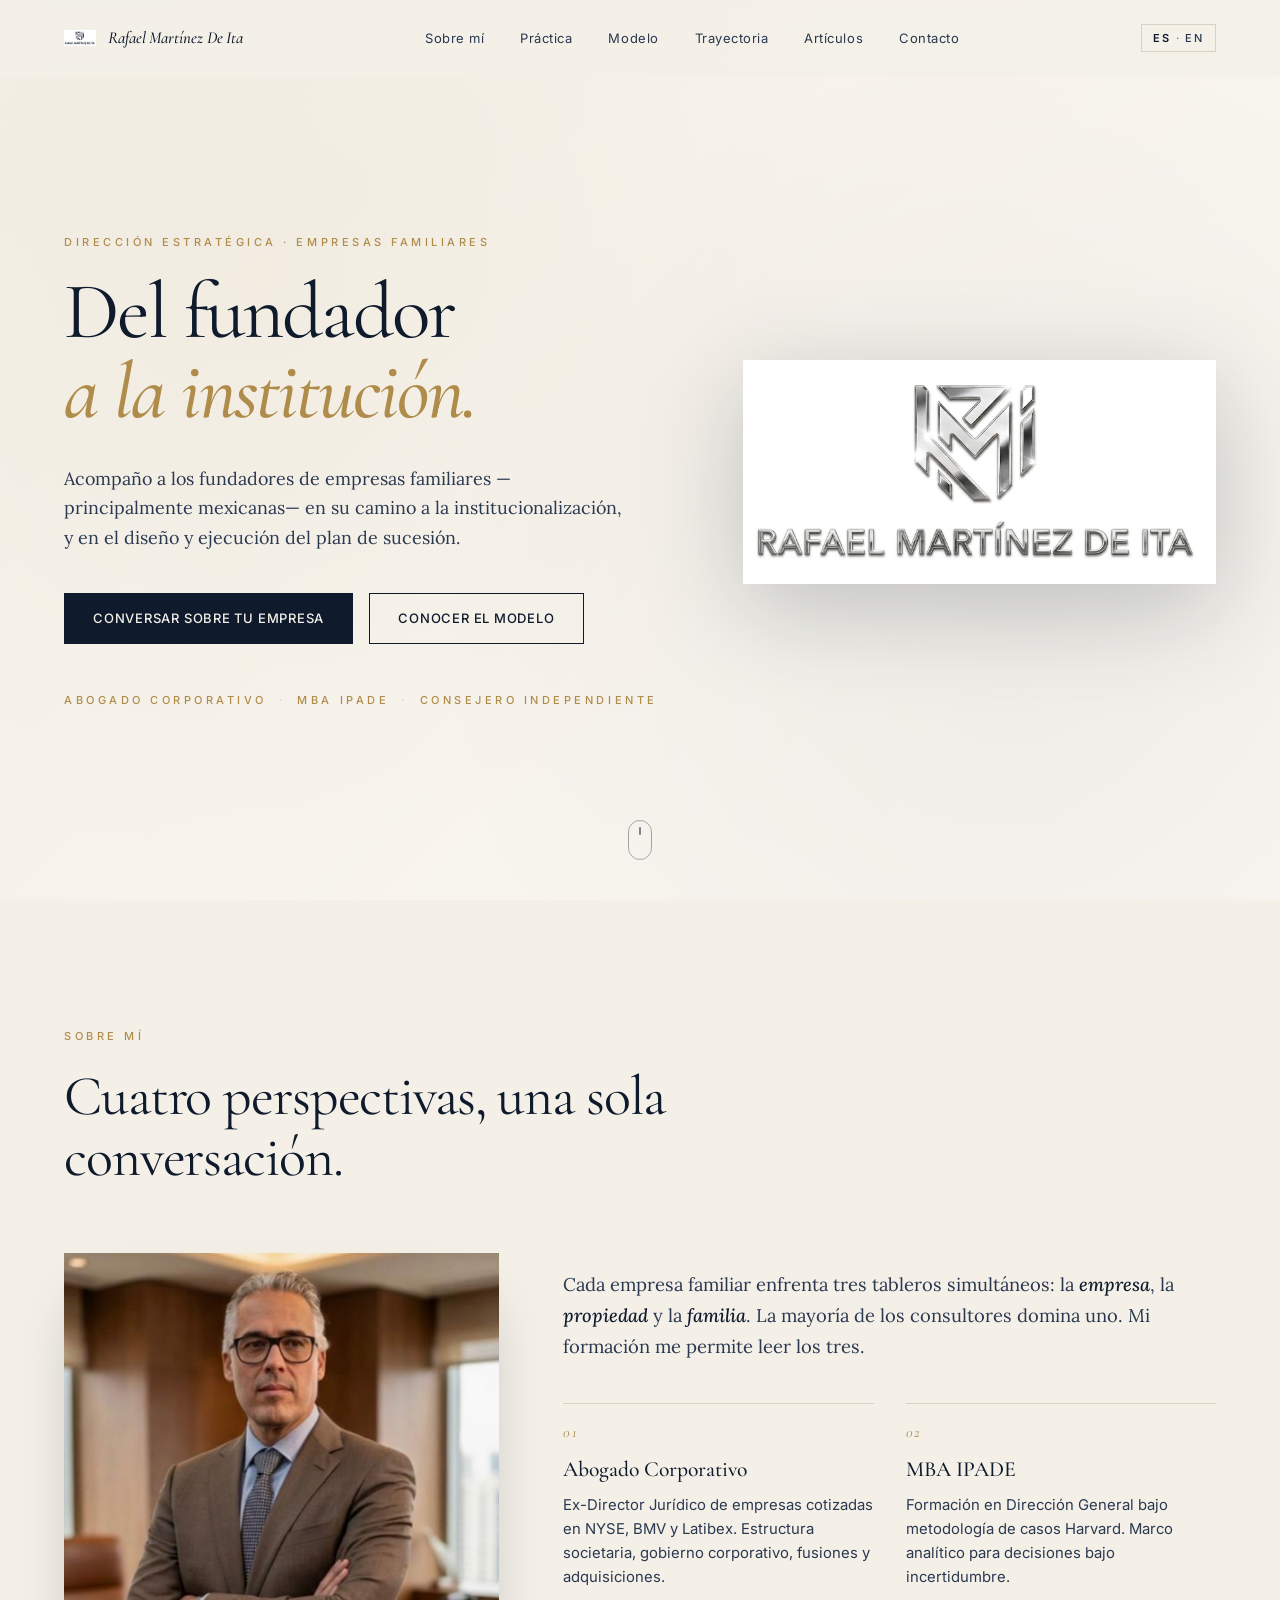
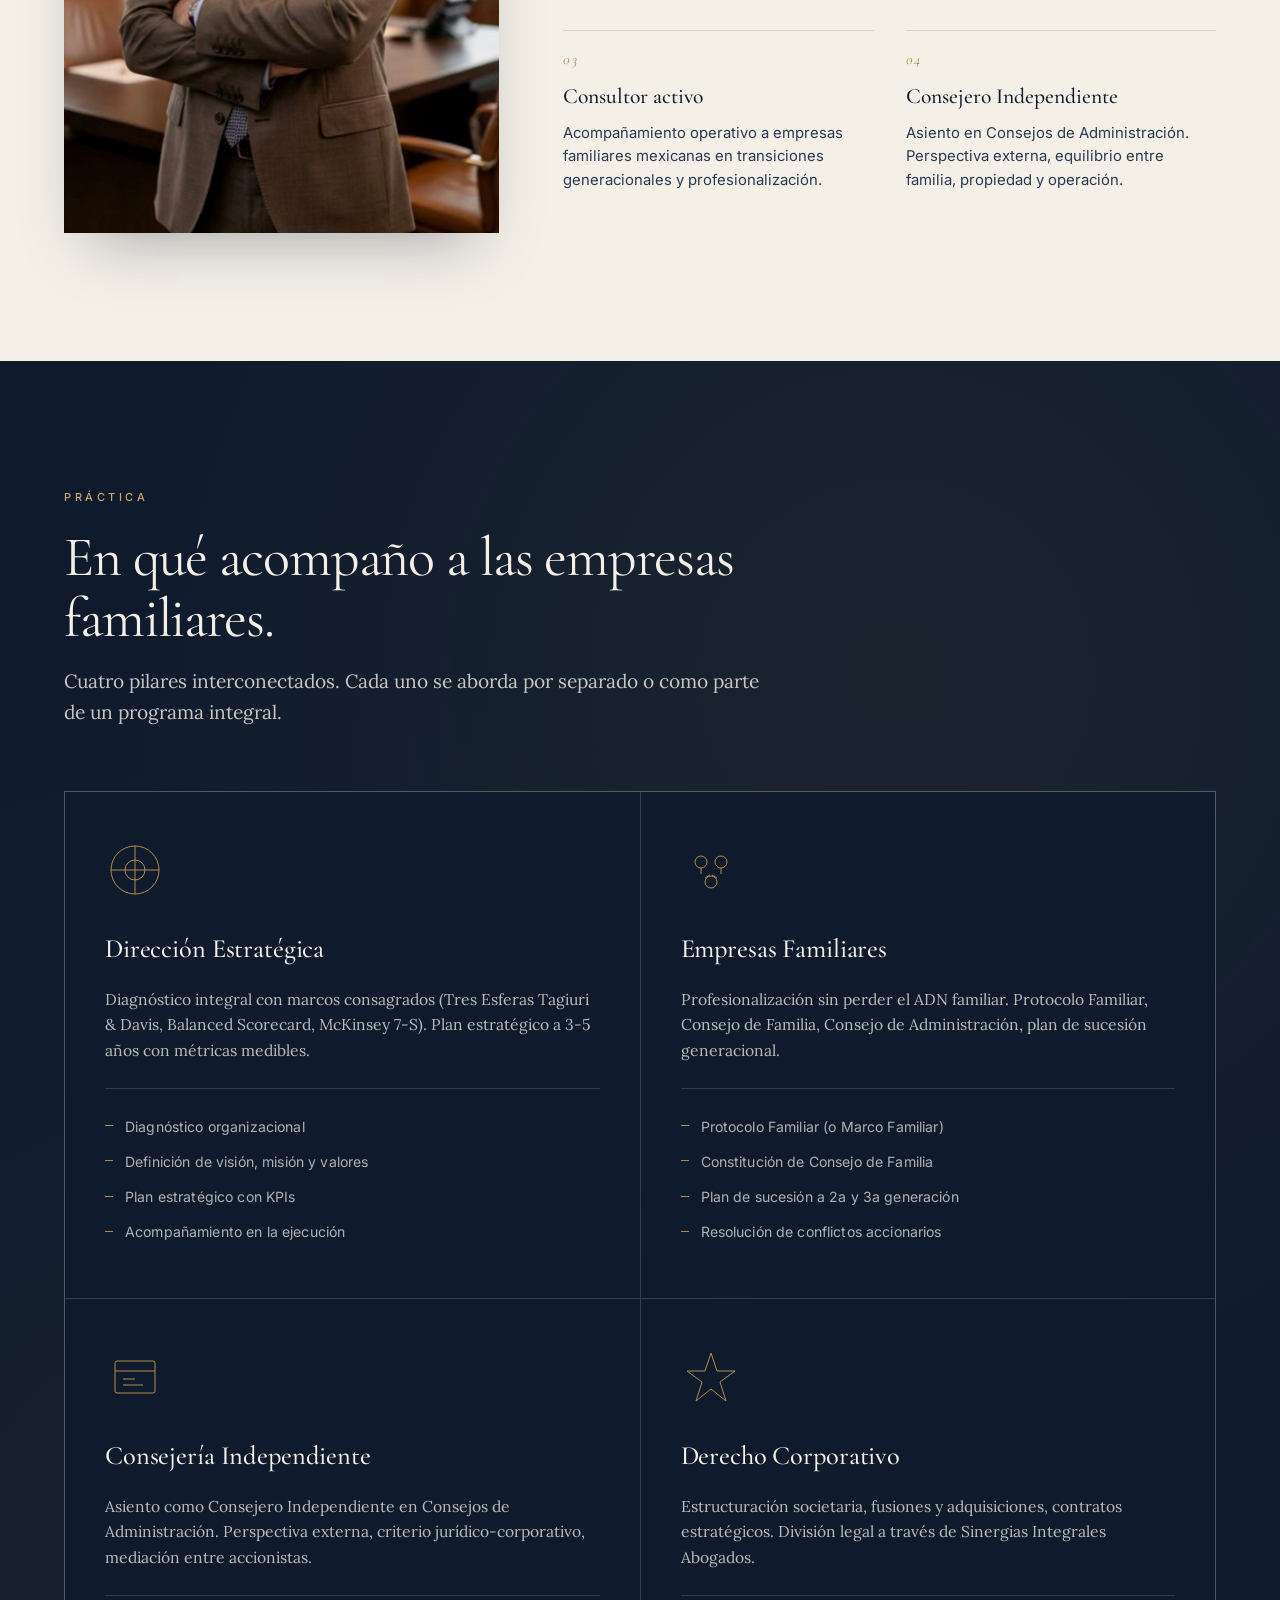
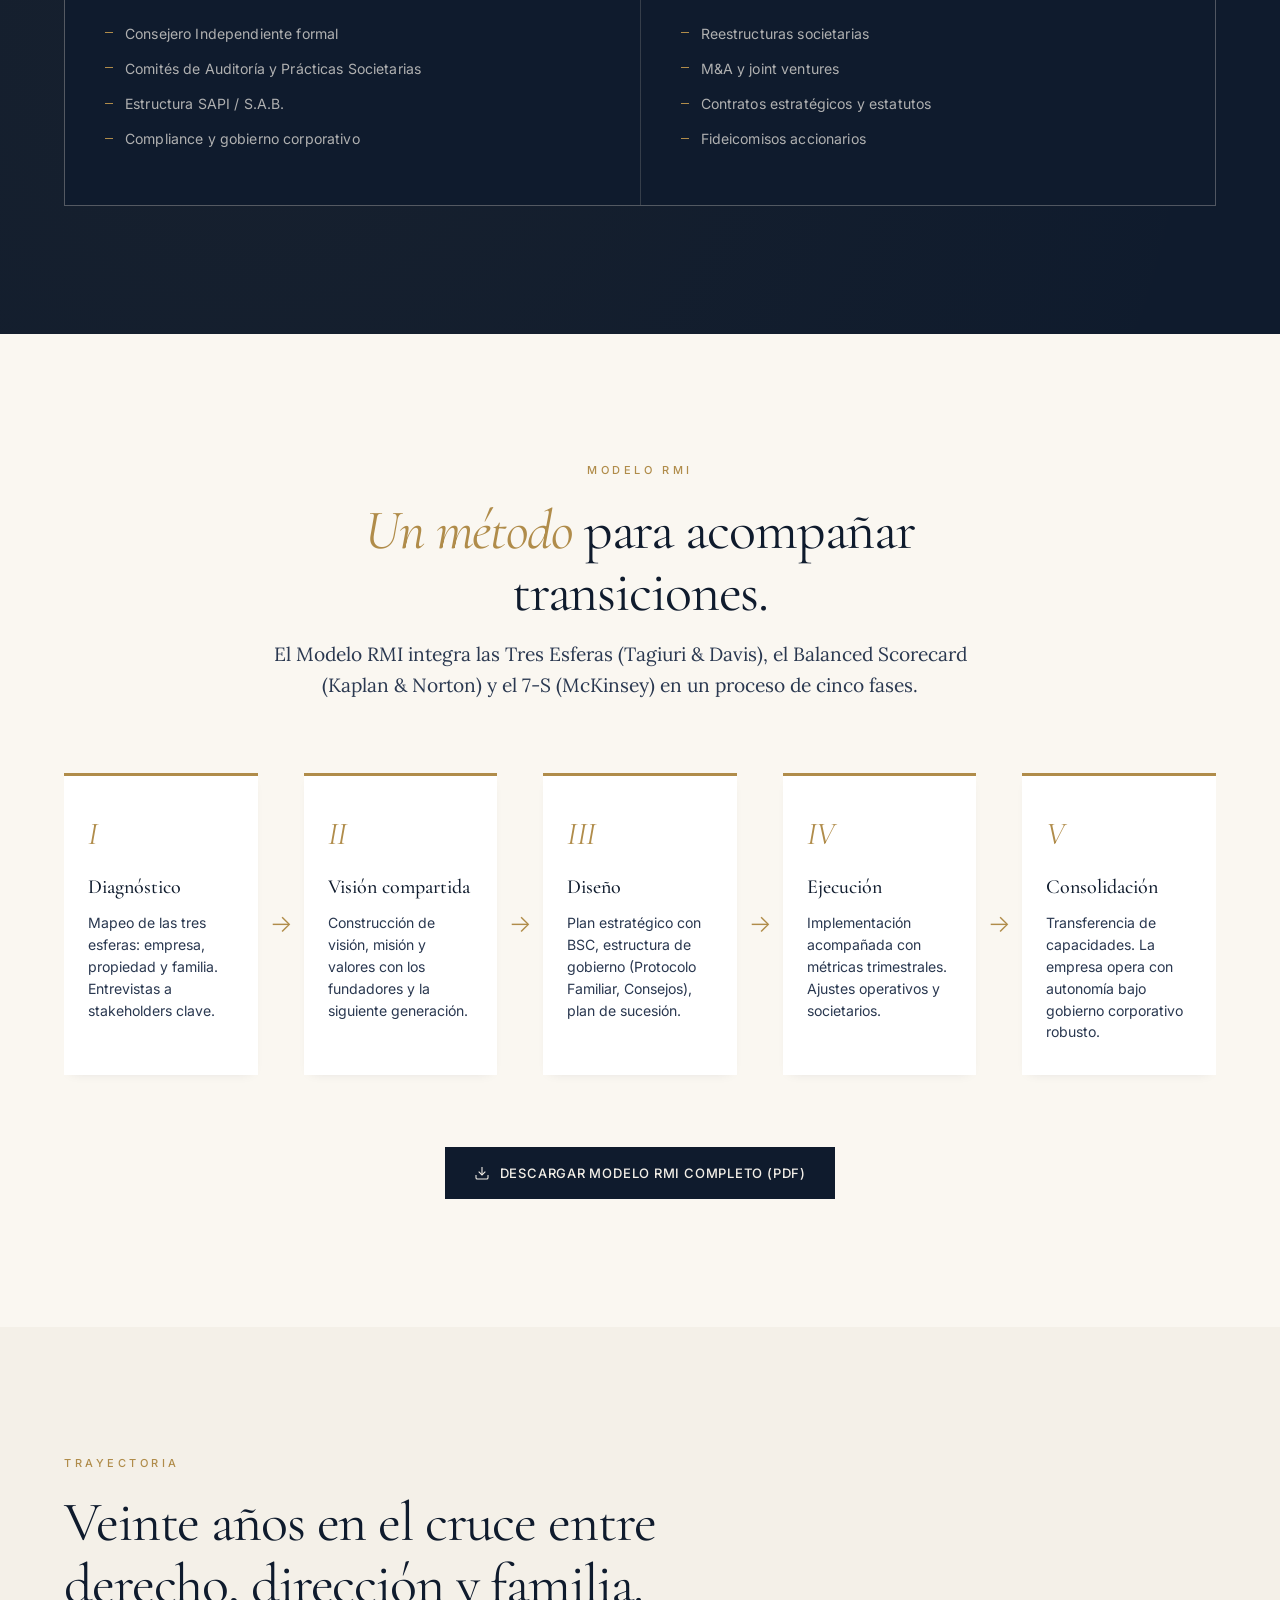
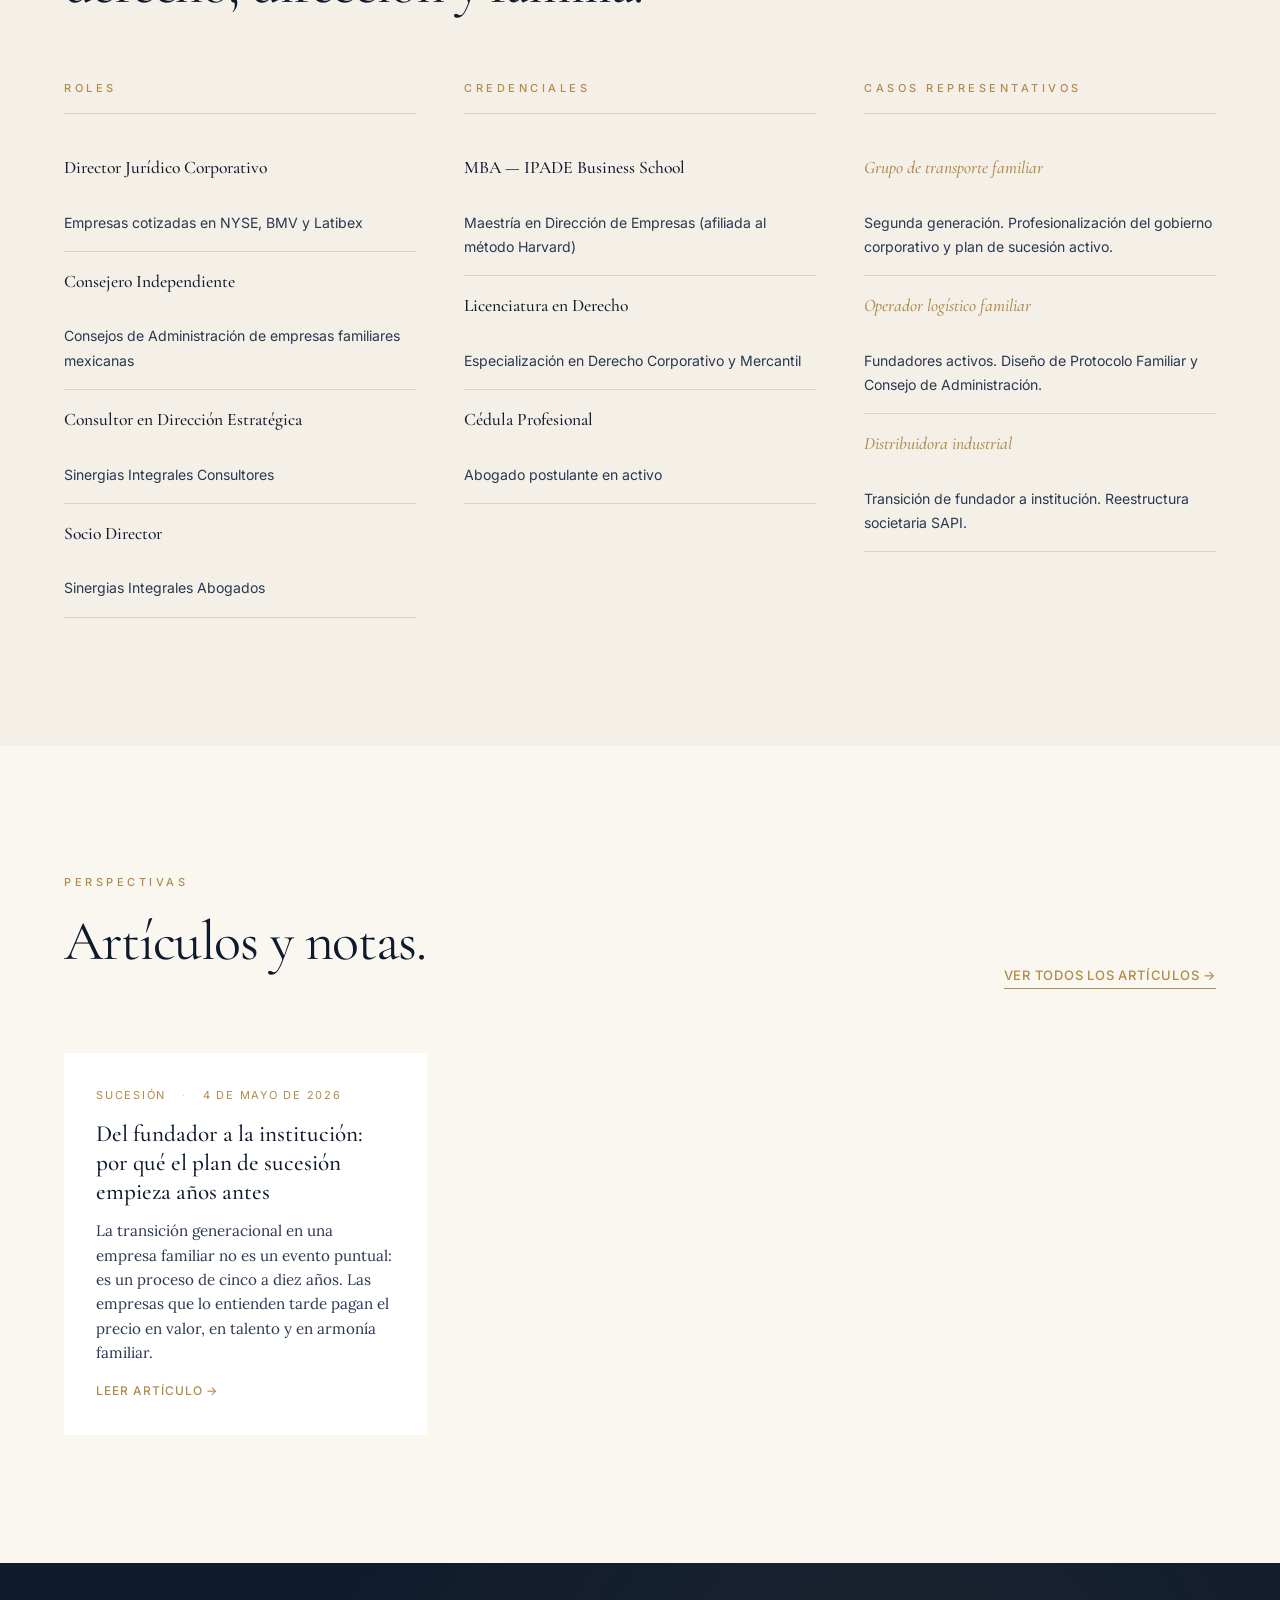
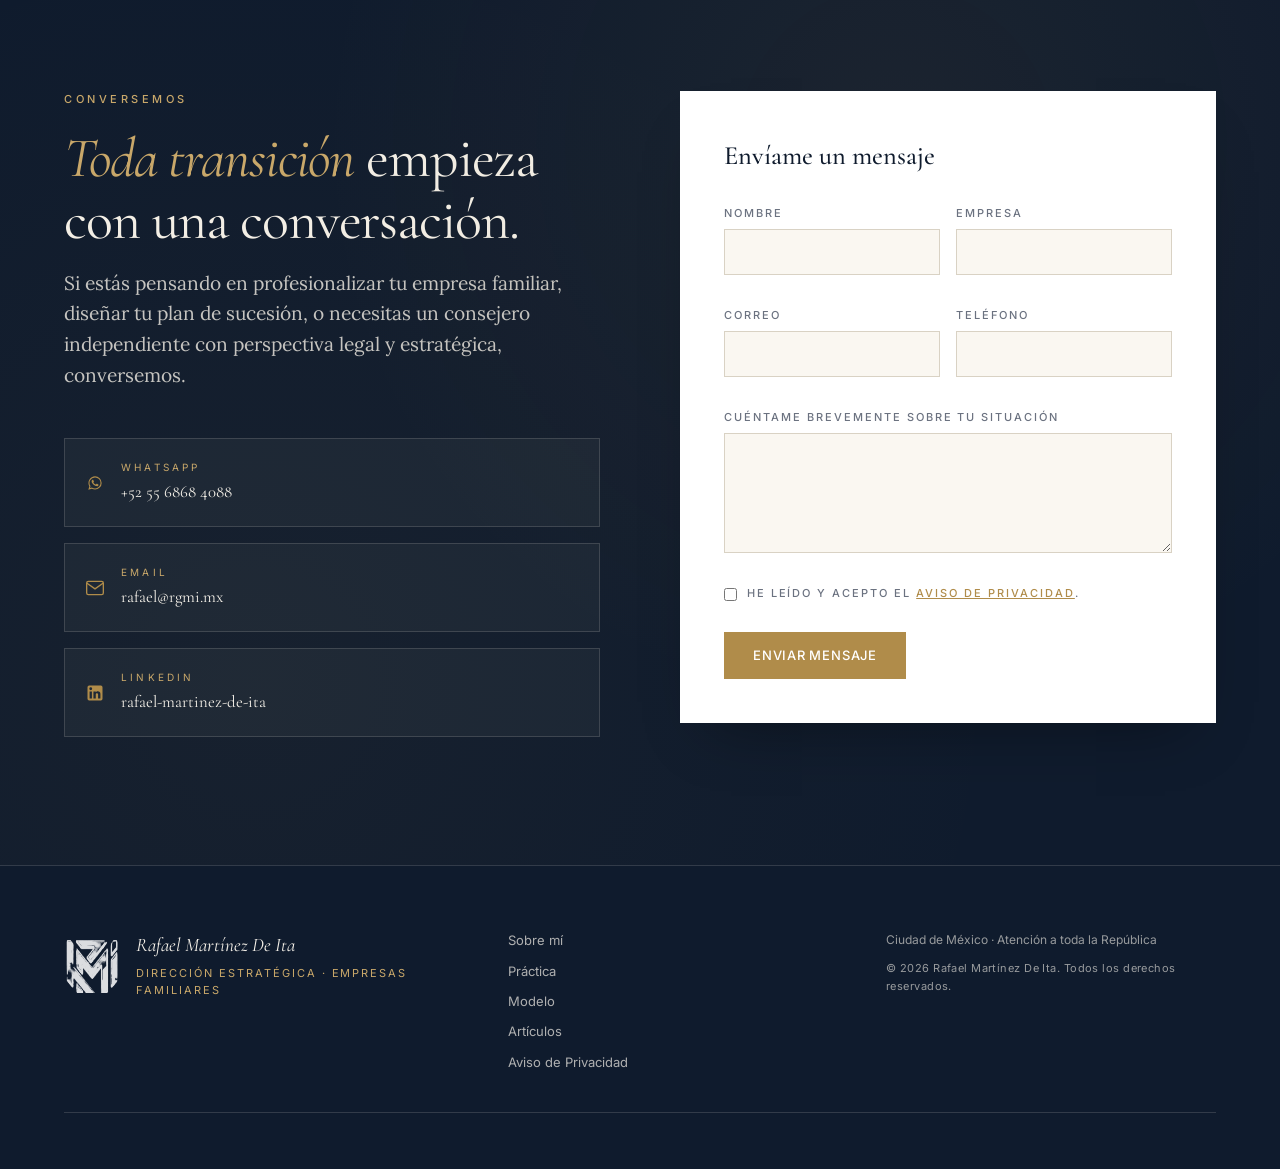
==== commit a83f6c9f: "Configurar Web3Forms" ====
--- a/index.html
+++ b/index.html
@@ -363,7 +363,7 @@
       <div class="contact-form-wrap">
         <form class="contact-form" id="contactForm" action="https://api.web3forms.com/submit" method="POST">
           <!-- Web3Forms: reemplazar YOUR_ACCESS_KEY al desplegar -->
-          <input type="hidden" name="access_key" value="REEMPLAZAR_CON_TU_ACCESS_KEY_DE_WEB3FORMS" />
+          <input type="hidden" name="access_key" value="c13d4eb5-6975-4657-be66-1317538dd97d" />
           <input type="hidden" name="from_name" value="rgmi.mx" />
           <input type="hidden" name="subject" value="Nuevo mensaje desde rgmi.mx" />
           <input type="checkbox" name="botcheck" style="display:none" />
